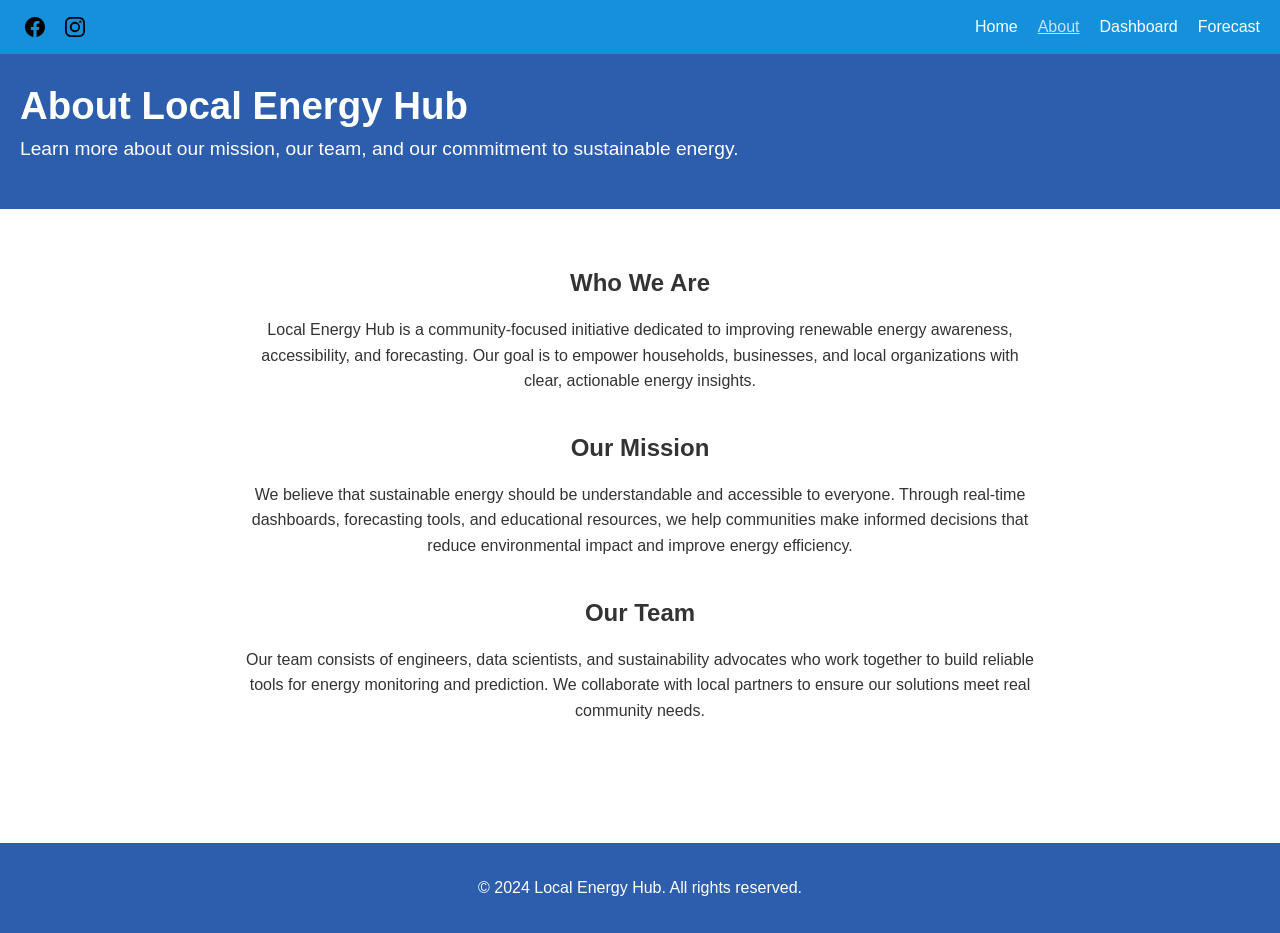
==== about.html @ 80b17054 "Refactor CSS, update navigation active state, fix footer layout, clean HTML structure" ====
<!DOCTYPE html>
<html lang="en">
<head>
    <meta charset="UTF-8">
    <title>About – Local Energy Hub</title>
    <link rel="stylesheet" href="css/style.css">
</head>

<body>

<header id="aboutHeader">

    <div class="headerTopBar">
        <div id="aboutSocialIcons">
            <img class="socialIcon" src="images/facebook.svg" alt="facebook">
            <img class="socialIcon" src="images/instagram.svg" alt="instagram">
        </div>

        <nav id="aboutNavigationMenu">
            <a href="index.html">Home</a>
            <a href="about.html" class="navActive">About</a>
            <a href="dashboard.html">Dashboard</a>
            <a href="forecast.html">Forecast</a>
        </nav>
    </div>

    <div class="headerContent">
        <h1 id="aboutTitle">About Local Energy Hub</h1>
        <p id="aboutSubtitle">
            Learn more about our mission, our team, and our commitment to sustainable energy.
        </p>
    </div>

</header>

<main>

    <section id="aboutSectionIntro">
        <h2 id="aboutWelcome">Who We Are</h2>

        <p id="aboutDescription">
            Local Energy Hub is a community‑focused initiative dedicated to improving renewable 
            energy awareness, accessibility, and forecasting. Our goal is to empower households, 
            businesses, and local organizations with clear, actionable energy insights.
        </p>
    </section>

    <section id="aboutSectionMission">
        <h2 id="aboutMissionTitle">Our Mission</h2>

        <p id="aboutMissionText">
            We believe that sustainable energy should be understandable and accessible to everyone. 
            Through real‑time dashboards, forecasting tools, and educational resources, we help 
            communities make informed decisions that reduce environmental impact and improve 
            energy efficiency.
        </p>
    </section>

    <section id="aboutSectionTeam">
        <h2 id="aboutTeamTitle">Our Team</h2>

        <p id="aboutTeamText">
            Our team consists of engineers, data scientists, and sustainability advocates who work 
            together to build reliable tools for energy monitoring and prediction. We collaborate 
            with local partners to ensure our solutions meet real community needs.
        </p>
    </section>

</main>

<footer id="aboutFooter">
    <p>&copy; 2024 Local Energy Hub. All rights reserved.</p>
</footer>

</body>
</html>
---- css/style.css ----
/* --------------------------------------------------
   GLOBAL RESET & BASE
-------------------------------------------------- */
* {
    box-sizing: border-box;
}

html, body {
    margin: 0;
    padding: 0;
    height: 100%; /* Needed for sticky footer */
}

body {
    font-family: Arial, sans-serif;
    background: #fff;
    color: #333;

    display: flex;
    flex-direction: column; /* Enables sticky footer */
}

/* --------------------------------------------------
   SHARED HEADER (Homepage + About)
-------------------------------------------------- */
header {
    width: 100%;
    background-color: #2C5EAD;
    color: white;
}

/* Top Bar */
.headerTopBar {
    background-color: #1591DC;
    display: flex;
    justify-content: space-between;
    align-items: center;
    padding: 12px 20px;
    width: 100%;
}

/* Social Icons */
#socialIcons,
#aboutSocialIcons {
    display: flex;
    gap: 10px;
}

.socialIcon {
    width: 30px;
    height: 30px;
    padding: 5px;
    cursor: pointer;
    transition: transform 0.3s ease;
}

.socialIcon:hover {
    transform: scale(1.2);
}

/* Navigation */
#homepageNavigationMenu,
#aboutNavigationMenu {
    display: flex;
    gap: 20px;
}

#homepageNavigationMenu a,
#aboutNavigationMenu a {
    color: white;
    text-decoration: none;
    font-weight: 500;
}

#homepageNavigationMenu a:hover,
#aboutNavigationMenu a:hover {
    text-decoration: underline;
    color: #C4E2F5;
}

/* ACTIVE NAV ITEM */
#homepageNavigationMenu a.navActive,
#aboutNavigationMenu a.navActive {
    text-decoration: underline;
    color: #C4E2F5;
}


/* Header Content */
.headerContent {
    padding: 30px 20px;
}

#homepageTitle,
#aboutTitle {
    margin: 0;
    font-size: 2.4em;
}

#homepageSubtitle,
#aboutSubtitle {
    margin-top: 10px;
    font-size: 1.2em;
}

/* --------------------------------------------------
   MAIN CONTENT (Shared)
-------------------------------------------------- */
main {
    flex: 1; /* Pushes footer down */
    max-width: 900px;
    margin: 40px auto;
    padding: 0 20px;
}

/* --------------------------------------------------
   HOMEPAGE SECTIONS
-------------------------------------------------- */
#homepageWelcome {
    text-align: center;
    margin-bottom: 20px;
}

#homepageMissionStatement {
    text-align: center;
    margin-bottom: 40px;
}

#homepageButtonWrapper {
    text-align: center;
}

/* Buttons */
button {
    background-color: #1591DC;
    color: white;
    border: none;
    padding: 12px 24px;
    border-radius: 10px;
    cursor: pointer;
    font-size: 1em;
    transition: 0.2s ease;
}

button:hover {
    background-color: #C4E2F5;
    color: black;
    border: 1px solid #1591DC;
}

/* --------------------------------------------------
   ABOUT PAGE SECTIONS
-------------------------------------------------- */
#aboutSectionIntro,
#aboutSectionMission,
#aboutSectionTeam {
    margin-bottom: 40px;
}

#aboutWelcome,
#aboutMissionTitle,
#aboutTeamTitle {
    text-align: center;
    margin-bottom: 20px;
}

#aboutDescription,
#aboutMissionText,
#aboutTeamText {
    text-align: center;
    line-height: 1.6;
    max-width: 800px;
    margin: 0 auto;
}

/* --------------------------------------------------
   FOOTER (Shared)
-------------------------------------------------- */
footer {
    background-color: #2C5EAD;
    color: white;
    text-align: center;
    padding: 20px;
    width: 100%;
    margin-top: 40px;
}
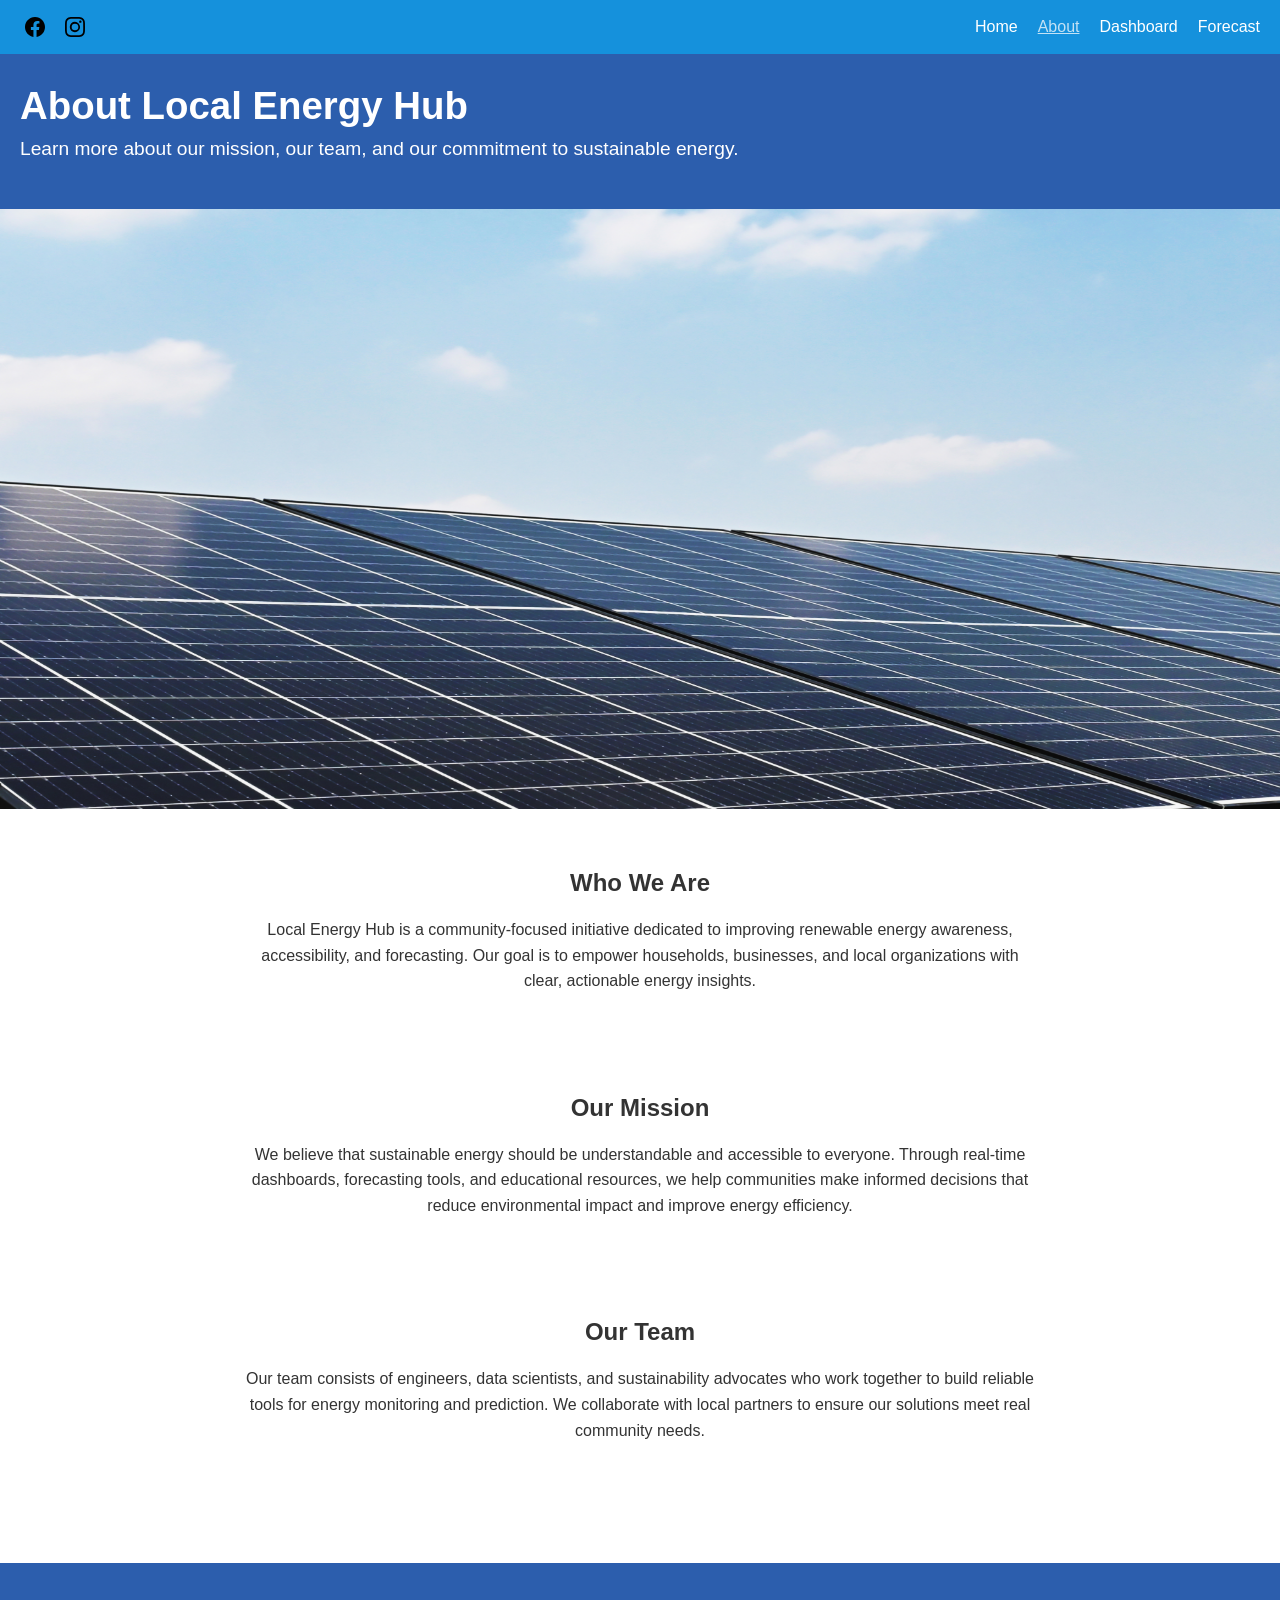
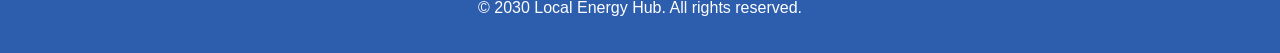
==== commit af17d6a9: "Refactor CSS, 'dashboard.html'. Added folders 'images', 'diagrams', 'icons' and  'photos' inside the" ====
--- a/about.html
+++ b/about.html
@@ -2,7 +2,7 @@
 <html lang="en">
 <head>
     <meta charset="UTF-8">
-    <title>About – Local Energy Hub</title>
+    <title>About - Local Energy Hub</title>
     <link rel="stylesheet" href="css/style.css">
 </head>
 
@@ -12,8 +12,8 @@
 
     <div class="headerTopBar">
         <div id="aboutSocialIcons">
-            <img class="socialIcon" src="images/facebook.svg" alt="facebook">
-            <img class="socialIcon" src="images/instagram.svg" alt="instagram">
+            <img class="socialIcon" src="images/icons/facebook.svg" alt="facebook">
+            <img class="socialIcon" src="images/icons/instagram.svg" alt="instagram">
         </div>
 
         <nav id="aboutNavigationMenu">
@@ -33,16 +33,24 @@
 
 </header>
 
+    <section id="aboutSectionImage">
+        <img src="images/photos/solar-panels.jpg" alt="Solar Panels" id="aboutImage">
+    </section>
+
 <main>
 
     <section id="aboutSectionIntro">
         <h2 id="aboutWelcome">Who We Are</h2>
 
         <p id="aboutDescription">
-            Local Energy Hub is a community‑focused initiative dedicated to improving renewable 
+            Local Energy Hub is a community-focused initiative dedicated to improving renewable 
             energy awareness, accessibility, and forecasting. Our goal is to empower households, 
             businesses, and local organizations with clear, actionable energy insights.
         </p>
+    </section>
+
+    <div id="spacer-lg"></div>
+
     </section>
 
     <section id="aboutSectionMission">
@@ -50,11 +58,13 @@
 
         <p id="aboutMissionText">
             We believe that sustainable energy should be understandable and accessible to everyone. 
-            Through real‑time dashboards, forecasting tools, and educational resources, we help 
+            Through real-time dashboards, forecasting tools, and educational resources, we help 
             communities make informed decisions that reduce environmental impact and improve 
             energy efficiency.
         </p>
     </section>
+
+    <div id="spacer-lg"></div>
 
     <section id="aboutSectionTeam">
         <h2 id="aboutTeamTitle">Our Team</h2>
@@ -69,7 +79,7 @@
 </main>
 
 <footer id="aboutFooter">
-    <p>&copy; 2024 Local Energy Hub. All rights reserved.</p>
+    <p>&copy; 2030 Local Energy Hub. All rights reserved.</p>
 </footer>
 
 </body>
--- a/css/style.css
+++ b/css/style.css
@@ -41,7 +41,9 @@
 
 /* Social Icons */
 #socialIcons,
-#aboutSocialIcons {
+#aboutSocialIcons,
+#dashboardSocialIcons,
+#forecastSocialIcons {
     display: flex;
     gap: 10px;
 }
@@ -60,27 +62,35 @@
 
 /* Navigation */
 #homepageNavigationMenu,
-#aboutNavigationMenu {
+#aboutNavigationMenu,
+#dashboardNavigationMenu,
+#forecastNavigationMenu {
     display: flex;
     gap: 20px;
 }
 
 #homepageNavigationMenu a,
-#aboutNavigationMenu a {
+#aboutNavigationMenu a,
+#dashboardNavigationMenu a,
+#forecastNavigationMenu a {
     color: white;
     text-decoration: none;
     font-weight: 500;
 }
 
 #homepageNavigationMenu a:hover,
-#aboutNavigationMenu a:hover {
+#aboutNavigationMenu a:hover,
+#dashboardNavigationMenu a:hover,
+#forecastNavigationMenu a:hover {
     text-decoration: underline;
     color: #C4E2F5;
 }
 
 /* ACTIVE NAV ITEM */
 #homepageNavigationMenu a.navActive,
-#aboutNavigationMenu a.navActive {
+#aboutNavigationMenu a.navActive,
+#dashboardNavigationMenu a.navActive,
+#forecastNavigationMenu a.navActive {
     text-decoration: underline;
     color: #C4E2F5;
 }
@@ -92,7 +102,9 @@
 }
 
 #homepageTitle,
-#aboutTitle {
+#aboutTitle,
+#dashboardTitle,
+#forecastTitle {
     margin: 0;
     font-size: 2.4em;
 }
@@ -173,6 +185,32 @@
     margin: 0 auto;
 }
 
+/* About Image */
+#aboutSectionImage img {
+    width: 100%;
+    margin: 0;
+    padding: 0;
+}
+
+#aboutImage {
+  width: 100%;
+  height: 600px;
+  display: block;
+}
+
+
+/* --------------------------------------------------
+   DASHBOARD PAGE SECTIONS
+-------------------------------------------------- */
+
+
+
+/* --------------------------------------------------
+   FORECAST PAGE SECTIONS
+-------------------------------------------------- */
+
+
+
 /* --------------------------------------------------
    FOOTER (Shared)
 -------------------------------------------------- */
@@ -184,3 +222,10 @@
     width: 100%;
     margin-top: 40px;
 }
+
+/* --------------------------------------------------
+   SPACER
+-------------------------------------------------- */
+#spacer-lg {
+    height: 40px;
+}
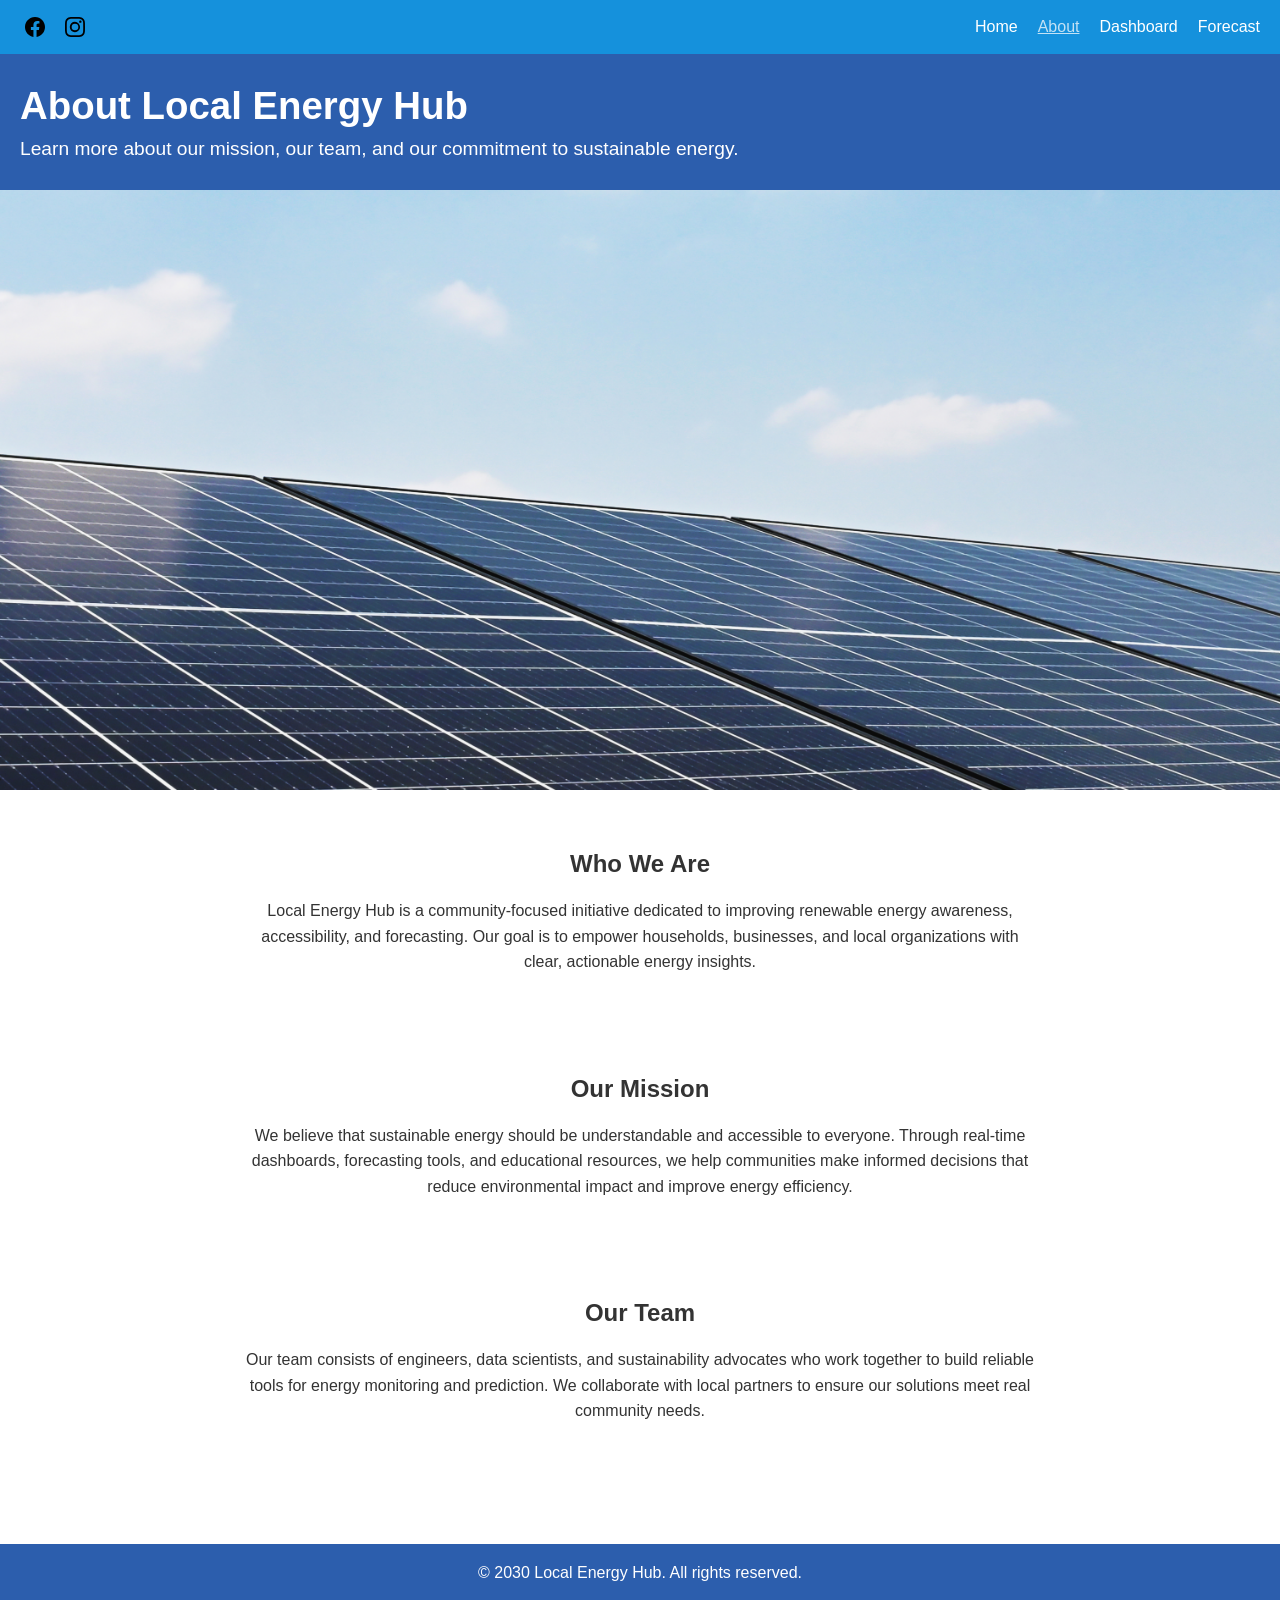
==== commit 3315cdf5: "Refactor CSS, 'dashboard.html'." ====
--- a/about.html
+++ b/about.html
@@ -1,5 +1,6 @@
 <!DOCTYPE html>
 <html lang="en">
+
 <head>
     <meta charset="UTF-8">
     <title>About - Local Energy Hub</title>
@@ -8,79 +9,126 @@
 
 <body>
 
-<header id="aboutHeader">
+    <header class="site-header">
 
-    <div class="headerTopBar">
-        <div id="aboutSocialIcons">
-            <img class="socialIcon" src="images/icons/facebook.svg" alt="facebook">
-            <img class="socialIcon" src="images/icons/instagram.svg" alt="instagram">
+        <div class="header-top-bar">
+
+            <div class="social-icons">
+                <img
+                    class="social-icon"
+                    src="images/icons/facebook.svg"
+                    alt="Facebook"
+                >
+
+                <img
+                    class="social-icon"
+                    src="images/icons/instagram.svg"
+                    alt="Instagram"
+                >
+            </div>
+
+            <nav class="navigation-menu">
+                <a href="index.html">Home</a>
+                <a href="about.html" class="nav-active">About</a>
+                <a href="dashboard.html">Dashboard</a>
+                <a href="forecast.html">Forecast</a>
+            </nav>
+
         </div>
 
-        <nav id="aboutNavigationMenu">
-            <a href="index.html">Home</a>
-            <a href="about.html" class="navActive">About</a>
-            <a href="dashboard.html">Dashboard</a>
-            <a href="forecast.html">Forecast</a>
-        </nav>
-    </div>
+        <div class="header-content">
 
-    <div class="headerContent">
-        <h1 id="aboutTitle">About Local Energy Hub</h1>
-        <p id="aboutSubtitle">
-            Learn more about our mission, our team, and our commitment to sustainable energy.
-        </p>
-    </div>
+            <h1 class="page-title">
+                About Local Energy Hub
+            </h1>
 
-</header>
+            <p class="page-subtitle">
+                Learn more about our mission, our team, and our
+                commitment to sustainable energy.
+            </p>
 
-    <section id="aboutSectionImage">
-        <img src="images/photos/solar-panels.jpg" alt="Solar Panels" id="aboutImage">
-    </section>
+        </div>
 
-<main>
+    </header>
 
-    <section id="aboutSectionIntro">
-        <h2 id="aboutWelcome">Who We Are</h2>
 
-        <p id="aboutDescription">
-            Local Energy Hub is a community-focused initiative dedicated to improving renewable 
-            energy awareness, accessibility, and forecasting. Our goal is to empower households, 
-            businesses, and local organizations with clear, actionable energy insights.
-        </p>
-    </section>
+    <section class="about-image-section">
 
-    <div id="spacer-lg"></div>
+        <img
+            class="about-image"
+            src="images/photos/solar-panels.jpg"
+            alt="Solar panels"
+        >
 
     </section>
 
-    <section id="aboutSectionMission">
-        <h2 id="aboutMissionTitle">Our Mission</h2>
 
-        <p id="aboutMissionText">
-            We believe that sustainable energy should be understandable and accessible to everyone. 
-            Through real-time dashboards, forecasting tools, and educational resources, we help 
-            communities make informed decisions that reduce environmental impact and improve 
-            energy efficiency.
-        </p>
-    </section>
+    <main class="main-content">
 
-    <div id="spacer-lg"></div>
+        <section class="content-section">
 
-    <section id="aboutSectionTeam">
-        <h2 id="aboutTeamTitle">Our Team</h2>
+            <h2 class="section-title">
+                Who We Are
+            </h2>
 
-        <p id="aboutTeamText">
-            Our team consists of engineers, data scientists, and sustainability advocates who work 
-            together to build reliable tools for energy monitoring and prediction. We collaborate 
-            with local partners to ensure our solutions meet real community needs.
-        </p>
-    </section>
+            <p class="section-text">
+                Local Energy Hub is a community-focused initiative
+                dedicated to improving renewable energy awareness,
+                accessibility, and forecasting. Our goal is to empower
+                households, businesses, and local organizations with
+                clear, actionable energy insights.
+            </p>
 
-</main>
+        </section>
 
-<footer id="aboutFooter">
-    <p>&copy; 2030 Local Energy Hub. All rights reserved.</p>
-</footer>
+
+        <div class="spacer-lg"></div>
+
+
+        <section class="content-section">
+
+            <h2 class="section-title">
+                Our Mission
+            </h2>
+
+            <p class="section-text">
+                We believe that sustainable energy should be
+                understandable and accessible to everyone. Through
+                real-time dashboards, forecasting tools, and educational
+                resources, we help communities make informed decisions
+                that reduce environmental impact and improve energy
+                efficiency.
+            </p>
+
+        </section>
+
+
+        <div class="spacer-lg"></div>
+
+
+        <section class="content-section">
+
+            <h2 class="section-title">
+                Our Team
+            </h2>
+
+            <p class="section-text">
+                Our team consists of engineers, data scientists, and
+                sustainability advocates who work together to build
+                reliable tools for energy monitoring and prediction.
+                We collaborate with local partners to ensure our
+                solutions meet real community needs.
+            </p>
+
+        </section>
+
+    </main>
+
+
+    <footer class="site-footer">
+        <p>&copy; 2030 Local Energy Hub. All rights reserved.</p>
+    </footer>
 
 </body>
-</html>
+
+</html>
--- a/css/style.css
+++ b/css/style.css
@@ -1,14 +1,16 @@
 /* --------------------------------------------------
    GLOBAL RESET & BASE
 -------------------------------------------------- */
+
 * {
     box-sizing: border-box;
 }
 
-html, body {
+html,
+body {
     margin: 0;
     padding: 0;
-    height: 100%; /* Needed for sticky footer */
+    height: 100%;
 }
 
 body {
@@ -17,215 +19,358 @@
     color: #333;
 
     display: flex;
-    flex-direction: column; /* Enables sticky footer */
-}
-
-/* --------------------------------------------------
-   SHARED HEADER (Homepage + About)
--------------------------------------------------- */
-header {
+    flex-direction: column;
+}
+
+
+/* --------------------------------------------------
+   HEADER
+-------------------------------------------------- */
+
+.site-header {
     width: 100%;
     background-color: #2C5EAD;
     color: white;
 }
 
+
 /* Top Bar */
-.headerTopBar {
+
+.header-top-bar {
     background-color: #1591DC;
+
     display: flex;
     justify-content: space-between;
     align-items: center;
+
     padding: 12px 20px;
     width: 100%;
 }
 
+
 /* Social Icons */
-#socialIcons,
-#aboutSocialIcons,
-#dashboardSocialIcons,
-#forecastSocialIcons {
+
+.social-icons {
     display: flex;
     gap: 10px;
 }
 
-.socialIcon {
+.social-icon {
     width: 30px;
     height: 30px;
     padding: 5px;
+
     cursor: pointer;
+
     transition: transform 0.3s ease;
 }
 
-.socialIcon:hover {
+.social-icon:hover {
     transform: scale(1.2);
 }
 
+
 /* Navigation */
-#homepageNavigationMenu,
-#aboutNavigationMenu,
-#dashboardNavigationMenu,
-#forecastNavigationMenu {
+
+.navigation-menu {
     display: flex;
     gap: 20px;
 }
 
-#homepageNavigationMenu a,
-#aboutNavigationMenu a,
-#dashboardNavigationMenu a,
-#forecastNavigationMenu a {
+.navigation-menu a {
     color: white;
+
     text-decoration: none;
     font-weight: 500;
 }
 
-#homepageNavigationMenu a:hover,
-#aboutNavigationMenu a:hover,
-#dashboardNavigationMenu a:hover,
-#forecastNavigationMenu a:hover {
+.navigation-menu a:hover,
+.navigation-menu a.nav-active {
+    color: #C4E2F5;
+
     text-decoration: underline;
-    color: #C4E2F5;
-}
-
-/* ACTIVE NAV ITEM */
-#homepageNavigationMenu a.navActive,
-#aboutNavigationMenu a.navActive,
-#dashboardNavigationMenu a.navActive,
-#forecastNavigationMenu a.navActive {
-    text-decoration: underline;
-    color: #C4E2F5;
 }
 
 
 /* Header Content */
-.headerContent {
+
+.header-content {
     padding: 30px 20px;
 }
 
-#homepageTitle,
-#aboutTitle,
-#dashboardTitle,
-#forecastTitle {
+.page-title {
     margin: 0;
     font-size: 2.4em;
 }
 
-#homepageSubtitle,
-#aboutSubtitle {
+.page-subtitle {
     margin-top: 10px;
+    margin-bottom: 0;
+
     font-size: 1.2em;
 }
 
-/* --------------------------------------------------
-   MAIN CONTENT (Shared)
--------------------------------------------------- */
-main {
-    flex: 1; /* Pushes footer down */
+
+/* --------------------------------------------------
+   MAIN CONTENT
+-------------------------------------------------- */
+
+.main-content {
+    flex: 1;
+
+    width: 100%;
     max-width: 900px;
+
     margin: 40px auto;
     padding: 0 20px;
 }
 
-/* --------------------------------------------------
-   HOMEPAGE SECTIONS
--------------------------------------------------- */
-#homepageWelcome {
-    text-align: center;
+
+/* --------------------------------------------------
+   SHARED SECTIONS
+-------------------------------------------------- */
+
+.content-section {
+    margin-bottom: 40px;
+}
+
+.section-title {
     margin-bottom: 20px;
-}
-
-#homepageMissionStatement {
-    text-align: center;
-    margin-bottom: 40px;
-}
-
-#homepageButtonWrapper {
-    text-align: center;
-}
-
-/* Buttons */
-button {
+
+    text-align: center;
+}
+
+.section-text {
+    max-width: 800px;
+
+    margin: 0 auto;
+
+    text-align: center;
+    line-height: 1.6;
+}
+
+
+/* --------------------------------------------------
+   BUTTONS
+-------------------------------------------------- */
+
+.button {
     background-color: #1591DC;
     color: white;
+
     border: none;
+    border-radius: 10px;
+
     padding: 12px 24px;
-    border-radius: 10px;
+
     cursor: pointer;
     font-size: 1em;
+
     transition: 0.2s ease;
 }
 
-button:hover {
+.button:hover {
     background-color: #C4E2F5;
     color: black;
+
     border: 1px solid #1591DC;
 }
 
-/* --------------------------------------------------
-   ABOUT PAGE SECTIONS
--------------------------------------------------- */
-#aboutSectionIntro,
-#aboutSectionMission,
-#aboutSectionTeam {
-    margin-bottom: 40px;
-}
-
-#aboutWelcome,
-#aboutMissionTitle,
-#aboutTeamTitle {
-    text-align: center;
-    margin-bottom: 20px;
-}
-
-#aboutDescription,
-#aboutMissionText,
-#aboutTeamText {
-    text-align: center;
+
+/* --------------------------------------------------
+   HOMEPAGE
+-------------------------------------------------- */
+
+.home-button-wrapper {
+    text-align: center;
+}
+
+
+/* --------------------------------------------------
+   ABOUT PAGE
+-------------------------------------------------- */
+
+.about-image-section img {
+    width: 100%;
+
+    margin: 0;
+    padding: 0;
+}
+
+.about-image {
+    width: 100%;
+    height: 600px;
+
+    display: block;
+    object-fit: cover;
+}
+
+
+/* --------------------------------------------------
+   DASHBOARD PAGE
+-------------------------------------------------- */
+
+.dashboard-section {
+    margin-bottom: 50px;
+}
+
+
+/* Energy Cards */
+
+.energy-cards {
+    display: flex;
+    gap: 20px;
+
+    margin-top: 30px;
+}
+
+.energy-card {
+    flex: 1;
+
+    padding: 20px;
+
+    background-color: #F5F9FC;
+
+    border: 1px solid #C4E2F5;
+    border-radius: 10px;
+
+    text-align: center;
+}
+
+.energy-card-title {
+    margin-top: 0;
+    margin-bottom: 15px;
+}
+
+.energy-value {
+    margin: 0;
+
+    color: #2C5EAD;
+
+    font-size: 2em;
+    font-weight: bold;
+}
+
+.energy-label {
+    margin-top: 10px;
+    margin-bottom: 0;
+
+    color: #666;
+}
+
+
+/* Energy Insight */
+
+.energy-insight {
+    max-width: 700px;
+
+    margin: 30px auto 0;
+    padding: 25px;
+
+    background-color: #F5F9FC;
+
+    border: 1px solid #C4E2F5;
+    border-radius: 10px;
+
+    text-align: center;
+}
+
+.energy-insight h3 {
+    margin-top: 0;
+
+    color: #2C5EAD;
+}
+
+.energy-insight p {
     line-height: 1.6;
-    max-width: 800px;
-    margin: 0 auto;
-}
-
-/* About Image */
-#aboutSectionImage img {
-    width: 100%;
-    margin: 0;
-    padding: 0;
-}
-
-#aboutImage {
-  width: 100%;
-  height: 600px;
-  display: block;
-}
-
-
-/* --------------------------------------------------
-   DASHBOARD PAGE SECTIONS
--------------------------------------------------- */
-
-
-
-/* --------------------------------------------------
-   FORECAST PAGE SECTIONS
--------------------------------------------------- */
-
-
-
-/* --------------------------------------------------
-   FOOTER (Shared)
--------------------------------------------------- */
-footer {
+}
+
+
+/* Progress Bar */
+
+.progress-bar {
+    width: 100%;
+    height: 20px;
+
+    margin-top: 20px;
+
+    background-color: #ddd;
+
+    border-radius: 10px;
+
+    overflow: hidden;
+}
+
+.progress-bar-fill {
+    width: 62%;
+    height: 100%;
+
+    background-color: #1591DC;
+}
+
+.progress-label {
+    margin-bottom: 0;
+
+    font-weight: bold;
+}
+
+
+/* Chart */
+
+.chart-placeholder {
+    min-height: 250px;
+
+    display: flex;
+    justify-content: center;
+    align-items: center;
+
+    margin-top: 30px;
+
+    background-color: #F5F9FC;
+
+    border: 2px dashed #C4E2F5;
+    border-radius: 10px;
+
+    color: #666;
+}
+
+.chart-placeholder p {
+    margin: 0;
+}
+
+
+/* --------------------------------------------------
+   FORECAST PAGE
+-------------------------------------------------- */
+
+/* Forecast styles will go here later. */
+
+
+/* --------------------------------------------------
+   FOOTER
+-------------------------------------------------- */
+
+.site-footer {
+    width: 100%;
+
+    margin-top: 40px;
+    padding: 20px;
+
     background-color: #2C5EAD;
     color: white;
-    text-align: center;
-    padding: 20px;
-    width: 100%;
-    margin-top: 40px;
-}
+
+    text-align: center;
+}
+
+.site-footer p {
+    margin: 0;
+}
+
 
 /* --------------------------------------------------
    SPACER
 -------------------------------------------------- */
-#spacer-lg {
+
+.spacer-lg {
     height: 40px;
 }
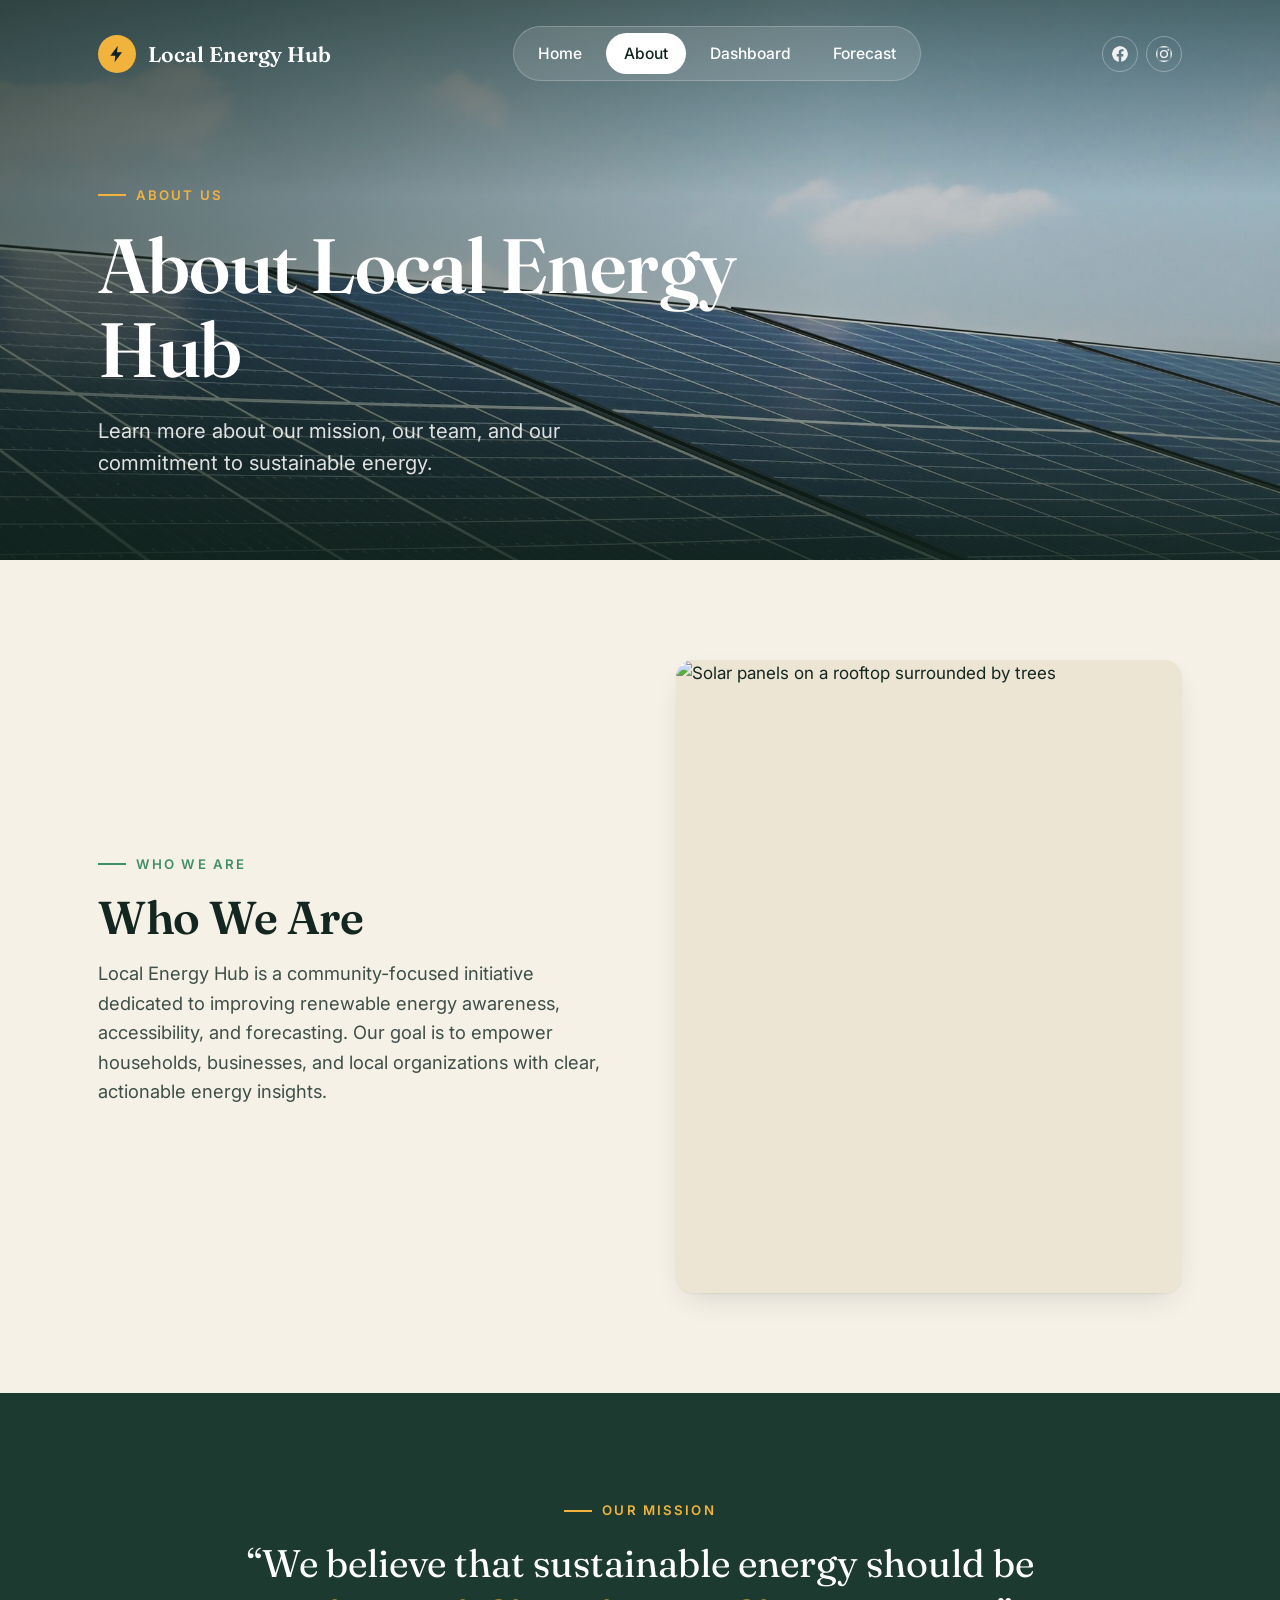
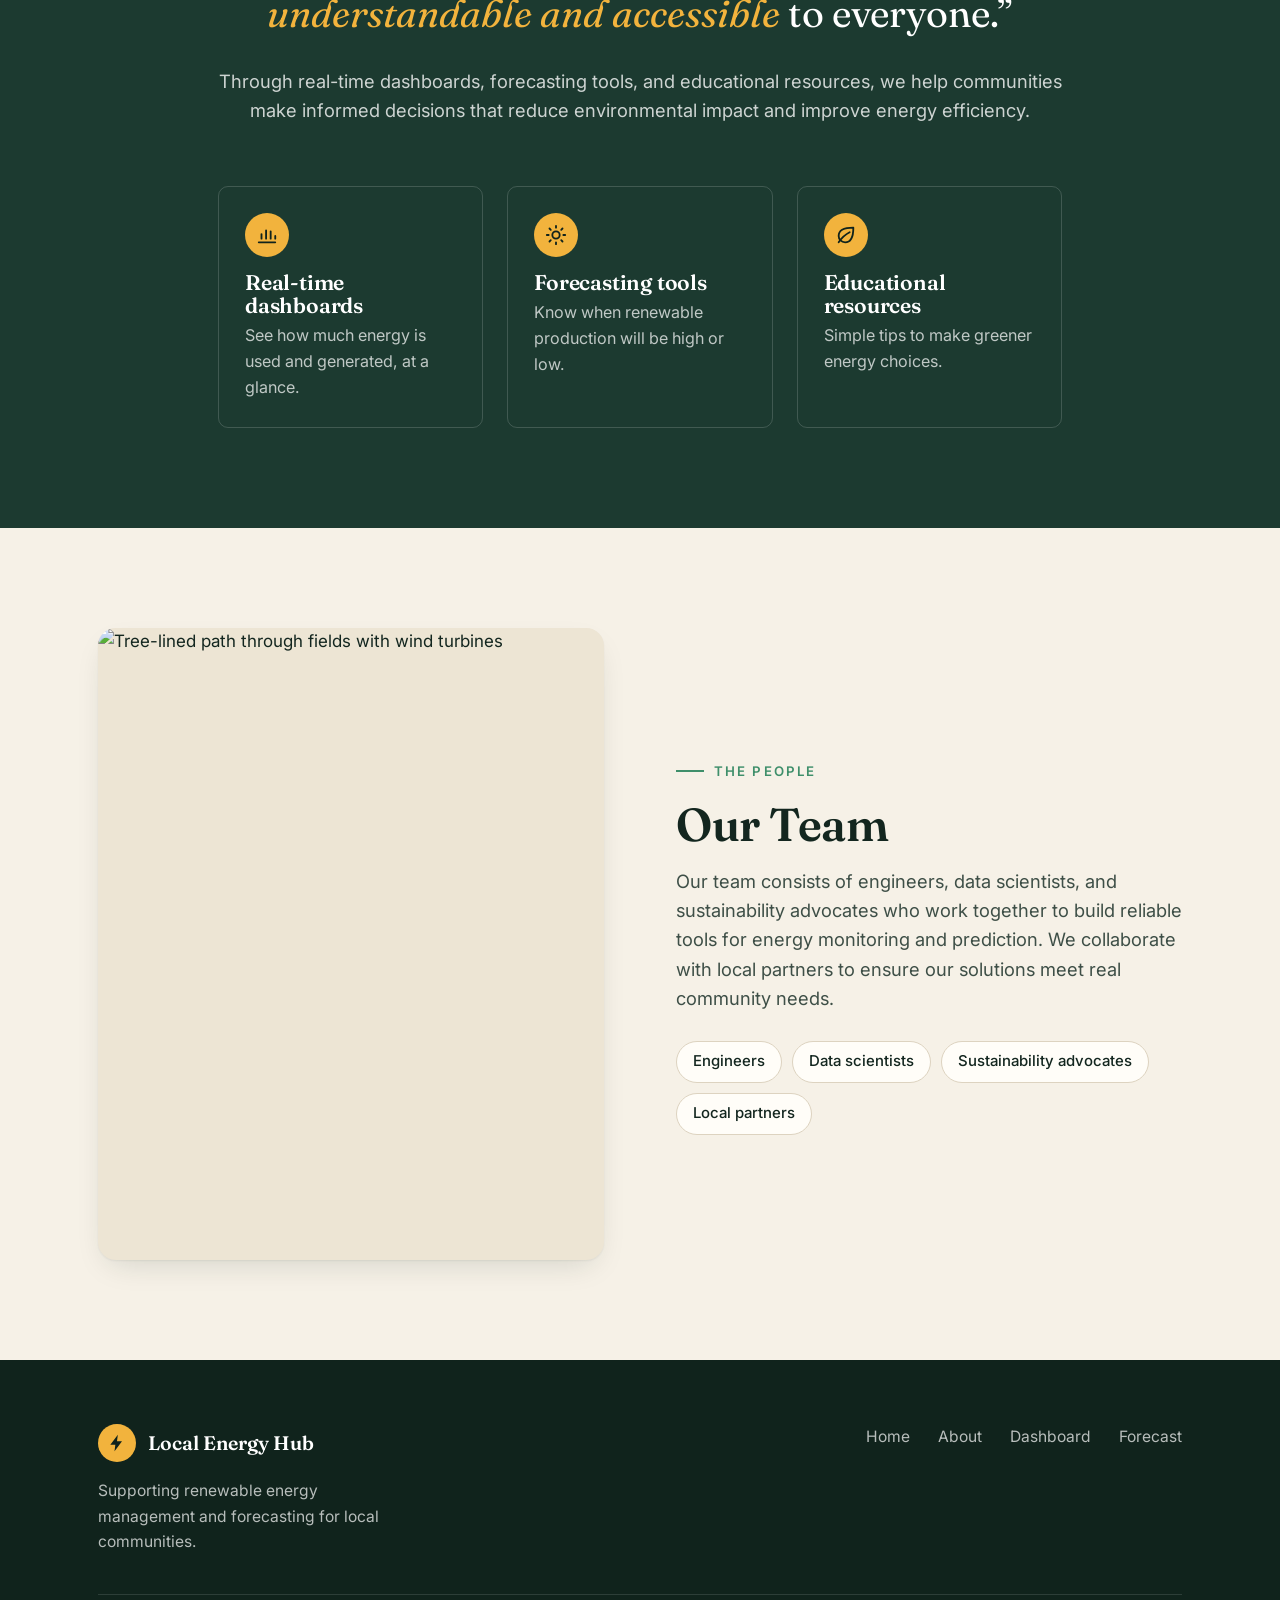
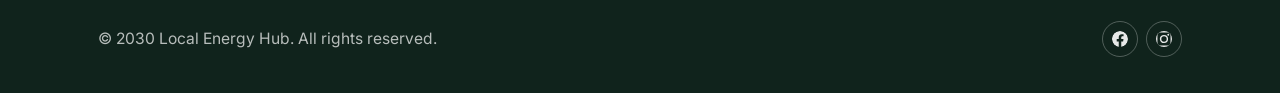
==== commit 102adce4: "Redesign site visuals with photos and new layout Co-Authored-By: Claude Opus 5.5 <noreply@anthropic." ====
--- a/about.html
+++ b/about.html
@@ -3,132 +3,154 @@
 
 <head>
     <meta charset="UTF-8">
+    <meta name="viewport" content="width=device-width, initial-scale=1.0">
     <title>About - Local Energy Hub</title>
+    <link rel="preconnect" href="https://fonts.googleapis.com">
+    <link rel="preconnect" href="https://fonts.gstatic.com" crossorigin>
+    <link href="https://fonts.googleapis.com/css2?family=Fraunces:ital,opsz,wght@0,9..144,400;0,9..144,600;1,9..144,400&family=Inter:wght@400;500;600;700&display=swap" rel="stylesheet">
     <link rel="stylesheet" href="css/style.css">
 </head>
 
 <body>
 
     <header class="site-header">
-
-        <div class="header-top-bar">
-
+        <div class="container header-top-bar">
+            <a class="brand" href="index.html">
+                <span class="brand-mark"><svg viewBox="0 0 24 24" fill="currentColor" aria-hidden="true"><path d="M13 2 4 14h6l-1 8 9-12h-6z"/></svg></span>
+                Local Energy Hub
+            </a>
+            <nav class="navigation-menu">
+                    <a href="index.html">Home</a>
+                    <a href="about.html" class="nav-active">About</a>
+                    <a href="dashboard.html">Dashboard</a>
+                    <a href="forecast.html">Forecast</a>
+            </nav>
             <div class="social-icons">
-                <img
-                    class="social-icon"
-                    src="images/icons/facebook.svg"
-                    alt="Facebook"
-                >
-
-                <img
-                    class="social-icon"
-                    src="images/icons/instagram.svg"
-                    alt="Instagram"
-                >
-            </div>
-
-            <nav class="navigation-menu">
-                <a href="index.html">Home</a>
-                <a href="about.html" class="nav-active">About</a>
-                <a href="dashboard.html">Dashboard</a>
-                <a href="forecast.html">Forecast</a>
-            </nav>
-
+                    <img class="social-icon" src="images/icons/facebook.svg" alt="Facebook">
+                    <img class="social-icon" src="images/icons/instagram.svg" alt="Instagram">
+                </div>
         </div>
-
-        <div class="header-content">
-
-            <h1 class="page-title">
-                About Local Energy Hub
-            </h1>
-
-            <p class="page-subtitle">
-                Learn more about our mission, our team, and our
-                commitment to sustainable energy.
-            </p>
-
-        </div>
-
     </header>
 
-
-    <section class="about-image-section">
-
-        <img
-            class="about-image"
-            src="images/photos/solar-panels.jpg"
-            alt="Solar panels"
-        >
-
+    <section class="hero" style="background-image: url('images/photos/solar-panels-web.jpg');">
+        <div class="container">
+            <p class="eyebrow">About us</p>
+            <h1 class="page-title">About Local Energy Hub</h1>
+            <p class="page-subtitle">
+                Learn more about our mission, our team, and our commitment to sustainable energy.
+            </p>
+        </div>
     </section>
 
+    <main class="main-content">
+        <section class="content-section">
+            <div class="container split">
+                <div>
+                    <p class="eyebrow">Who we are</p>
+                    <h2 class="section-title">Who We Are</h2>
+                    <p class="section-text">
+                        Local Energy Hub is a community-focused initiative
+                        dedicated to improving renewable energy awareness,
+                        accessibility, and forecasting. Our goal is to empower
+                        households, businesses, and local organizations with
+                        clear, actionable energy insights.
+                    </p>
+                </div>
+                <div class="split-media">
+                    <img src="https://images.unsplash.com/photo-1762960504300-1bcbdd8d9e53?auto=format&fit=crop&w=1200&q=80" alt="Solar panels on a rooftop surrounded by trees">
+                </div>
+            </div>
+        </section>
 
-    <main class="main-content">
+        <section class="band">
+            <div class="container mission-quote">
+                <p class="eyebrow">Our mission</p>
+                <blockquote>
+                    &ldquo;We believe that sustainable energy should be
+                    <em>understandable and accessible</em> to everyone.&rdquo;
+                </blockquote>
+                <p class="section-text">
+                    Through real-time dashboards, forecasting tools, and educational
+                    resources, we help communities make informed decisions
+                    that reduce environmental impact and improve energy
+                    efficiency.
+                </p>
+                <div class="values">
+                    <div class="value">
+                        <span class="icon-dot"><svg viewBox="0 0 24 24" fill="none" stroke="currentColor" stroke-width="2" stroke-linecap="round" stroke-linejoin="round" aria-hidden="true"><path d="M3 20h18M6 16v-5M11 16V7M16 16v-8M21 16v-3"/></svg></span>
+                        <h3>Real-time dashboards</h3>
+                        <p>See how much energy is used and generated, at a glance.</p>
+                    </div>
+                    <div class="value">
+                        <span class="icon-dot"><svg viewBox="0 0 24 24" fill="none" stroke="currentColor" stroke-width="2" stroke-linecap="round" aria-hidden="true"><circle cx="12" cy="12" r="4"/><path d="M12 2v2M12 20v2M4.9 4.9l1.4 1.4M17.7 17.7l1.4 1.4M2 12h2M20 12h2M4.9 19.1l1.4-1.4M17.7 6.3l1.4-1.4"/></svg></span>
+                        <h3>Forecasting tools</h3>
+                        <p>Know when renewable production will be high or low.</p>
+                    </div>
+                    <div class="value">
+                        <span class="icon-dot"><svg viewBox="0 0 24 24" fill="none" stroke="currentColor" stroke-width="2" stroke-linecap="round" stroke-linejoin="round" aria-hidden="true"><path d="M11 20A7 7 0 0 1 4 13c0-6 6-9 16-9 0 10-3 16-9 16Z"/><path d="M4 20c4-6 8-9 12-11"/></svg></span>
+                        <h3>Educational resources</h3>
+                        <p>Simple tips to make greener energy choices.</p>
+                    </div>
+                </div>
+            </div>
+        </section>
 
         <section class="content-section">
-
-            <h2 class="section-title">
-                Who We Are
-            </h2>
-
-            <p class="section-text">
-                Local Energy Hub is a community-focused initiative
-                dedicated to improving renewable energy awareness,
-                accessibility, and forecasting. Our goal is to empower
-                households, businesses, and local organizations with
-                clear, actionable energy insights.
-            </p>
-
+            <div class="container split reverse">
+                <div>
+                    <p class="eyebrow">The people</p>
+                    <h2 class="section-title">Our Team</h2>
+                    <p class="section-text">
+                        Our team consists of engineers, data scientists, and
+                        sustainability advocates who work together to build
+                        reliable tools for energy monitoring and prediction.
+                        We collaborate with local partners to ensure our
+                        solutions meet real community needs.
+                    </p>
+                    <ul class="team-roles">
+                        <li>Engineers</li>
+                        <li>Data scientists</li>
+                        <li>Sustainability advocates</li>
+                        <li>Local partners</li>
+                    </ul>
+                </div>
+                <div class="split-media">
+                    <img src="https://images.unsplash.com/photo-1757859479100-b3014da01a2d?auto=format&fit=crop&w=1200&q=80" alt="Tree-lined path through fields with wind turbines">
+                </div>
+            </div>
         </section>
-
-
-        <div class="spacer-lg"></div>
-
-
-        <section class="content-section">
-
-            <h2 class="section-title">
-                Our Mission
-            </h2>
-
-            <p class="section-text">
-                We believe that sustainable energy should be
-                understandable and accessible to everyone. Through
-                real-time dashboards, forecasting tools, and educational
-                resources, we help communities make informed decisions
-                that reduce environmental impact and improve energy
-                efficiency.
-            </p>
-
-        </section>
-
-
-        <div class="spacer-lg"></div>
-
-
-        <section class="content-section">
-
-            <h2 class="section-title">
-                Our Team
-            </h2>
-
-            <p class="section-text">
-                Our team consists of engineers, data scientists, and
-                sustainability advocates who work together to build
-                reliable tools for energy monitoring and prediction.
-                We collaborate with local partners to ensure our
-                solutions meet real community needs.
-            </p>
-
-        </section>
-
     </main>
 
-
     <footer class="site-footer">
-        <p>&copy; 2030 Local Energy Hub. All rights reserved.</p>
+        <div class="container">
+            <div class="footer-grid">
+                <div>
+                    <a class="brand" href="index.html">
+                        <span class="brand-mark"><svg viewBox="0 0 24 24" fill="currentColor" aria-hidden="true"><path d="M13 2 4 14h6l-1 8 9-12h-6z"/></svg></span>
+                        Local Energy Hub
+                    </a>
+                    <p class="footer-tagline">
+                        Supporting renewable energy management and forecasting
+                        for local communities.
+                    </p>
+                </div>
+                <nav class="footer-links">
+                    <a href="index.html">Home</a>
+                    <a href="about.html">About</a>
+                    <a href="dashboard.html">Dashboard</a>
+                    <a href="forecast.html">Forecast</a>
+                </nav>
+            </div>
+            <div class="footer-bottom">
+                <p>&copy; 2030 Local Energy Hub. All rights reserved.</p>
+                <div class="social-icons">
+                    <img class="social-icon" src="images/icons/facebook.svg" alt="Facebook">
+                    <img class="social-icon" src="images/icons/instagram.svg" alt="Instagram">
+                </div>
+            </div>
+        </div>
     </footer>
 
 </body>
 
-</html>+</html>
--- a/css/style.css
+++ b/css/style.css
@@ -1,3 +1,35 @@
+/* --------------------------------------------------
+   LOCAL ENERGY HUB · REDESIGN
+   Warm, editorial "indie studio" look:
+   cream paper, deep forest ink, sun-yellow accent.
+-------------------------------------------------- */
+
+:root {
+    --paper: #F6F1E7;
+    --paper-deep: #EDE5D4;
+    --card: #FFFDF8;
+    --ink: #13261F;
+    --ink-soft: #3E4F47;
+    --muted: #6E7A72;
+    --line: #DDD3C0;
+
+    --forest: #1C3A30;
+    --forest-deep: #10231C;
+    --leaf: #3F8F6B;
+    --sun: #F2B33D;
+    --sun-soft: #FBE6B4;
+    --sky: #6FA8C7;
+
+    --radius: 18px;
+    --radius-sm: 10px;
+    --shadow: 0 1px 2px rgba(19, 38, 31, 0.06),
+              0 12px 32px -12px rgba(19, 38, 31, 0.18);
+
+    --font-display: "Fraunces", Georgia, serif;
+    --font-body: "Inter", system-ui, -apple-system, "Segoe UI", sans-serif;
+}
+
+
 /* --------------------------------------------------
    GLOBAL RESET & BASE
 -------------------------------------------------- */
@@ -10,41 +42,165 @@
 body {
     margin: 0;
     padding: 0;
-    height: 100%;
 }
 
 body {
-    font-family: Arial, sans-serif;
-    background: #fff;
-    color: #333;
+    min-height: 100vh;
 
     display: flex;
     flex-direction: column;
+
+    background: var(--paper);
+    color: var(--ink);
+
+    font-family: var(--font-body);
+    font-size: 17px;
+    line-height: 1.6;
+
+    -webkit-font-smoothing: antialiased;
+}
+
+img {
+    max-width: 100%;
+    display: block;
+}
+
+a {
+    color: inherit;
+}
+
+h1,
+h2,
+h3 {
+    font-family: var(--font-display);
+    font-weight: 600;
+    line-height: 1.1;
+    letter-spacing: -0.01em;
+}
+
+.container {
+    width: 100%;
+    max-width: 1140px;
+
+    margin: 0 auto;
+    padding: 0 28px;
+}
+
+.eyebrow {
+    display: inline-flex;
+    align-items: center;
+    gap: 10px;
+
+    margin: 0 0 18px;
+
+    font-size: 0.78em;
+    font-weight: 600;
+    letter-spacing: 0.16em;
+    text-transform: uppercase;
+
+    color: var(--leaf);
+}
+
+.eyebrow::before {
+    content: "";
+
+    width: 28px;
+    height: 2px;
+
+    background: currentColor;
 }
 
 
 /* --------------------------------------------------
-   HEADER
+   SHARED HEADER (sits on top of the hero photo)
 -------------------------------------------------- */
 
 .site-header {
-    width: 100%;
-    background-color: #2C5EAD;
-    color: white;
-}
-
-
-/* Top Bar */
+    position: absolute;
+    top: 0;
+    left: 0;
+    right: 0;
+    z-index: 10;
+
+    color: #fff;
+}
 
 .header-top-bar {
-    background-color: #1591DC;
-
     display: flex;
     justify-content: space-between;
     align-items: center;
 
-    padding: 12px 20px;
-    width: 100%;
+    padding-top: 26px;
+    padding-bottom: 26px;
+}
+
+.brand {
+    display: flex;
+    align-items: center;
+    gap: 12px;
+
+    text-decoration: none;
+
+    font-family: var(--font-display);
+    font-size: 1.25em;
+    font-weight: 600;
+}
+
+.brand-mark {
+    width: 38px;
+    height: 38px;
+
+    display: grid;
+    place-items: center;
+
+    border-radius: 50%;
+
+    background: var(--sun);
+    color: var(--forest-deep);
+}
+
+.brand-mark svg {
+    width: 20px;
+    height: 20px;
+}
+
+
+/* Navigation */
+
+.navigation-menu {
+    display: flex;
+    align-items: center;
+    gap: 6px;
+
+    padding: 6px;
+
+    background: rgba(255, 255, 255, 0.12);
+    border: 1px solid rgba(255, 255, 255, 0.22);
+    border-radius: 999px;
+
+    backdrop-filter: blur(10px);
+    -webkit-backdrop-filter: blur(10px);
+}
+
+.navigation-menu a {
+    padding: 8px 18px;
+
+    border-radius: 999px;
+
+    font-size: 0.92em;
+    font-weight: 500;
+    text-decoration: none;
+
+    transition: background 0.2s ease, color 0.2s ease;
+}
+
+.navigation-menu a:hover {
+    background: rgba(255, 255, 255, 0.16);
+}
+
+.navigation-menu a.nav-active {
+    background: #fff;
+    color: var(--forest-deep);
 }
 
 
@@ -52,62 +208,123 @@
 
 .social-icons {
     display: flex;
-    gap: 10px;
+    gap: 8px;
 }
 
 .social-icon {
-    width: 30px;
-    height: 30px;
-    padding: 5px;
+    width: 36px;
+    height: 36px;
+    padding: 9px;
+
+    border: 1px solid rgba(255, 255, 255, 0.35);
+    border-radius: 50%;
+
+    filter: invert(1);
+    opacity: 0.9;
 
     cursor: pointer;
 
-    transition: transform 0.3s ease;
+    transition: transform 0.2s ease;
+}
+
+/* invert() flips the border too, so draw it dark to end up light */
+.site-header .social-icon {
+    border-color: rgba(0, 0, 0, 0.35);
 }
 
 .social-icon:hover {
-    transform: scale(1.2);
-}
-
-
-/* Navigation */
-
-.navigation-menu {
-    display: flex;
-    gap: 20px;
-}
-
-.navigation-menu a {
-    color: white;
-
-    text-decoration: none;
-    font-weight: 500;
-}
-
-.navigation-menu a:hover,
-.navigation-menu a.nav-active {
-    color: #C4E2F5;
-
-    text-decoration: underline;
-}
-
-
-/* Header Content */
-
-.header-content {
-    padding: 30px 20px;
+    transform: translateY(-2px);
+}
+
+
+/* --------------------------------------------------
+   HERO (photo header on every page)
+-------------------------------------------------- */
+
+.hero {
+    position: relative;
+
+    min-height: 560px;
+
+    display: flex;
+    align-items: flex-end;
+
+    padding: 170px 0 80px;
+
+    background-color: var(--forest);
+    background-size: cover;
+    background-position: center;
+
+    color: #fff;
+
+    overflow: hidden;
+}
+
+.hero::before {
+    content: "";
+
+    position: absolute;
+    inset: 0;
+
+    background:
+        linear-gradient(90deg, rgba(16, 35, 28, 0.6) 0%, rgba(16, 35, 28, 0.15) 65%),
+        linear-gradient(180deg, rgba(16, 35, 28, 0.55) 0%, rgba(16, 35, 28, 0.05) 35%, rgba(16, 35, 28, 0.15) 60%, rgba(16, 35, 28, 0.85) 100%);
+}
+
+.hero > .container {
+    position: relative;
+}
+
+.hero-home {
+    min-height: 92vh;
+}
+
+.hero-home .photo-credit {
+    bottom: 72px;
+}
+
+.hero .eyebrow {
+    color: var(--sun);
 }
 
 .page-title {
-    margin: 0;
-    font-size: 2.4em;
+    max-width: 780px;
+
+    margin: 0;
+
+    font-size: clamp(2.6em, 6vw, 4.6em);
+}
+
+.page-title em {
+    font-style: italic;
+    font-weight: 400;
+    color: var(--sun-soft);
 }
 
 .page-subtitle {
-    margin-top: 10px;
-    margin-bottom: 0;
+    max-width: 560px;
+
+    margin: 22px 0 0;
 
     font-size: 1.2em;
+    color: rgba(255, 255, 255, 0.86);
+}
+
+.hero-actions {
+    display: flex;
+    flex-wrap: wrap;
+    gap: 14px;
+
+    margin-top: 36px;
+}
+
+.photo-credit {
+    position: absolute;
+    right: 28px;
+    bottom: 18px;
+
+    font-size: 0.72em;
+    color: rgba(255, 255, 255, 0.6);
 }
 
 
@@ -117,36 +334,96 @@
 
 .main-content {
     flex: 1;
-
+}
+
+.content-section {
+    padding: 100px 0;
+}
+
+.content-section + .content-section {
+    padding-top: 0;
+}
+
+.section-head {
+    max-width: 640px;
+
+    margin-bottom: 48px;
+}
+
+.section-head.centered {
+    margin-left: auto;
+    margin-right: auto;
+
+    text-align: center;
+}
+
+.section-title {
+    margin: 0 0 16px;
+
+    font-size: clamp(2em, 3.6vw, 2.8em);
+}
+
+.section-text {
+    margin: 0;
+
+    font-size: 1.08em;
+    color: var(--ink-soft);
+}
+
+
+/* Split layout: text + photo */
+
+.split {
+    display: grid;
+    grid-template-columns: 1fr 1fr;
+    align-items: center;
+    gap: 72px;
+}
+
+.split.reverse .split-media {
+    order: -1;
+}
+
+.split-media {
+    position: relative;
+}
+
+.split-media img {
     width: 100%;
-    max-width: 900px;
-
-    margin: 40px auto;
-    padding: 0 20px;
-}
-
-
-/* --------------------------------------------------
-   SHARED SECTIONS
--------------------------------------------------- */
-
-.content-section {
-    margin-bottom: 40px;
-}
-
-.section-title {
-    margin-bottom: 20px;
-
-    text-align: center;
-}
-
-.section-text {
-    max-width: 800px;
-
-    margin: 0 auto;
-
-    text-align: center;
-    line-height: 1.6;
+    aspect-ratio: 4 / 5;
+
+    object-fit: cover;
+
+    border-radius: var(--radius);
+
+    background: var(--paper-deep);
+    box-shadow: var(--shadow);
+}
+
+.split-media .media-badge {
+    position: absolute;
+    left: -24px;
+    bottom: 36px;
+
+    padding: 16px 20px;
+
+    background: var(--card);
+    border-radius: var(--radius-sm);
+    box-shadow: var(--shadow);
+}
+
+.media-badge strong {
+    display: block;
+
+    font-family: var(--font-display);
+    font-size: 1.8em;
+    line-height: 1;
+    color: var(--forest);
+}
+
+.media-badge span {
+    font-size: 0.82em;
+    color: var(--muted);
 }
 
 
@@ -155,25 +432,47 @@
 -------------------------------------------------- */
 
 .button {
-    background-color: #1591DC;
-    color: white;
-
-    border: none;
-    border-radius: 10px;
-
-    padding: 12px 24px;
+    display: inline-flex;
+    align-items: center;
+    gap: 10px;
+
+    padding: 15px 28px;
+
+    background: var(--sun);
+    color: var(--forest-deep);
+
+    border: 1px solid var(--sun);
+    border-radius: 999px;
+
+    font-family: var(--font-body);
+    font-size: 0.98em;
+    font-weight: 600;
+    text-decoration: none;
 
     cursor: pointer;
-    font-size: 1em;
-
-    transition: 0.2s ease;
+
+    transition: transform 0.2s ease, background 0.2s ease;
 }
 
 .button:hover {
-    background-color: #C4E2F5;
-    color: black;
-
-    border: 1px solid #1591DC;
+    transform: translateY(-2px);
+    background: #F7C35E;
+}
+
+.button-ghost {
+    background: transparent;
+    color: #fff;
+
+    border-color: rgba(255, 255, 255, 0.55);
+}
+
+.button-ghost:hover {
+    background: rgba(255, 255, 255, 0.12);
+}
+
+.button svg {
+    width: 18px;
+    height: 18px;
 }
 
 
@@ -181,8 +480,145 @@
    HOMEPAGE
 -------------------------------------------------- */
 
+/* Stat strip overlapping the hero */
+
+.stat-strip {
+    position: relative;
+    z-index: 2;
+
+    display: grid;
+    grid-template-columns: repeat(3, 1fr);
+
+    margin-top: -56px;
+
+    background: var(--card);
+    border-radius: var(--radius);
+    box-shadow: var(--shadow);
+}
+
+.stat {
+    padding: 30px 34px;
+}
+
+.stat + .stat {
+    border-left: 1px solid var(--line);
+}
+
+.stat-value {
+    margin: 0;
+
+    font-family: var(--font-display);
+    font-size: 2.4em;
+    font-weight: 600;
+    line-height: 1;
+    color: var(--forest);
+}
+
+.stat-value small {
+    font-family: var(--font-body);
+    font-size: 0.42em;
+    font-weight: 600;
+    color: var(--muted);
+}
+
+.stat-label {
+    margin: 8px 0 0;
+
+    font-size: 0.9em;
+    color: var(--muted);
+}
+
+
+/* Page tiles */
+
+.tiles {
+    display: grid;
+    grid-template-columns: repeat(3, 1fr);
+    gap: 24px;
+}
+
+.tile {
+    position: relative;
+
+    min-height: 380px;
+
+    display: flex;
+    flex-direction: column;
+    justify-content: flex-end;
+
+    padding: 28px;
+
+    border-radius: var(--radius);
+
+    background-color: var(--forest);
+    background-size: cover;
+    background-position: center;
+
+    color: #fff;
+    text-decoration: none;
+
+    overflow: hidden;
+
+    transition: transform 0.3s ease;
+}
+
+.tile::before {
+    content: "";
+
+    position: absolute;
+    inset: 0;
+
+    background: linear-gradient(180deg, rgba(16, 35, 28, 0) 30%, rgba(16, 35, 28, 0.88) 100%);
+}
+
+.tile > * {
+    position: relative;
+}
+
+.tile:hover {
+    transform: translateY(-4px);
+}
+
+.tile-number {
+    font-size: 0.8em;
+    font-weight: 600;
+    letter-spacing: 0.14em;
+    color: var(--sun);
+}
+
+.tile h3 {
+    margin: 8px 0 8px;
+
+    font-size: 1.8em;
+}
+
+.tile p {
+    margin: 0;
+
+    font-size: 0.95em;
+    color: rgba(255, 255, 255, 0.82);
+}
+
+
+/* Dark band / call to action */
+
+.band {
+    padding: 100px 0;
+
+    background: var(--forest);
+    color: #fff;
+}
+
+.band .section-text {
+    color: rgba(255, 255, 255, 0.78);
+}
+
+.band .eyebrow {
+    color: var(--sun);
+}
+
 .home-button-wrapper {
-    text-align: center;
+    margin-top: 36px;
 }
 
 
@@ -190,19 +626,96 @@
    ABOUT PAGE
 -------------------------------------------------- */
 
-.about-image-section img {
-    width: 100%;
-
-    margin: 0;
+.mission-quote {
+    max-width: 900px;
+
+    margin: 0 auto;
+
+    text-align: center;
+}
+
+.mission-quote blockquote {
+    margin: 0 0 28px;
+
+    font-family: var(--font-display);
+    font-size: clamp(1.6em, 3vw, 2.3em);
+    font-weight: 400;
+    line-height: 1.3;
+}
+
+.mission-quote blockquote em {
+    color: var(--sun);
+}
+
+.values {
+    display: grid;
+    grid-template-columns: repeat(3, 1fr);
+    gap: 24px;
+
+    margin-top: 60px;
+
+    text-align: left;
+}
+
+.value {
+    padding: 26px;
+
+    border: 1px solid rgba(255, 255, 255, 0.16);
+    border-radius: var(--radius-sm);
+}
+
+.value h3 {
+    margin: 14px 0 6px;
+
+    font-size: 1.25em;
+}
+
+.value p {
+    margin: 0;
+
+    font-size: 0.95em;
+    color: rgba(255, 255, 255, 0.72);
+}
+
+.icon-dot {
+    width: 44px;
+    height: 44px;
+
+    display: grid;
+    place-items: center;
+
+    border-radius: 50%;
+
+    background: var(--sun);
+    color: var(--forest-deep);
+}
+
+.icon-dot svg {
+    width: 22px;
+    height: 22px;
+}
+
+.team-roles {
+    display: flex;
+    flex-wrap: wrap;
+    gap: 10px;
+
+    margin: 28px 0 0;
     padding: 0;
-}
-
-.about-image {
-    width: 100%;
-    height: 600px;
-
-    display: block;
-    object-fit: cover;
+
+    list-style: none;
+}
+
+.team-roles li {
+    padding: 8px 16px;
+
+    border: 1px solid var(--line);
+    border-radius: 999px;
+
+    background: var(--card);
+
+    font-size: 0.88em;
+    font-weight: 500;
 }
 
 
@@ -211,78 +724,183 @@
 -------------------------------------------------- */
 
 .dashboard-section {
-    margin-bottom: 50px;
+    padding: 80px 0 0;
+}
+
+.dashboard-section:last-child {
+    padding-bottom: 100px;
+}
+
+.section-row {
+    display: flex;
+    justify-content: space-between;
+    align-items: flex-end;
+    gap: 24px;
+
+    margin-bottom: 32px;
+}
+
+.section-row .section-title {
+    margin-bottom: 8px;
+}
+
+.live-chip {
+    display: inline-flex;
+    align-items: center;
+    gap: 8px;
+
+    padding: 7px 14px;
+
+    border: 1px solid var(--line);
+    border-radius: 999px;
+
+    background: var(--card);
+
+    font-size: 0.85em;
+    font-weight: 500;
+    color: var(--ink-soft);
+    white-space: nowrap;
+}
+
+.live-chip::before {
+    content: "";
+
+    width: 8px;
+    height: 8px;
+
+    border-radius: 50%;
+
+    background: var(--leaf);
+    box-shadow: 0 0 0 4px rgba(63, 143, 107, 0.2);
 }
 
 
 /* Energy Cards */
 
 .energy-cards {
-    display: flex;
-    gap: 20px;
-
-    margin-top: 30px;
+    display: grid;
+    grid-template-columns: repeat(3, 1fr);
+    gap: 24px;
 }
 
 .energy-card {
-    flex: 1;
-
-    padding: 20px;
-
-    background-color: #F5F9FC;
-
-    border: 1px solid #C4E2F5;
-    border-radius: 10px;
-
-    text-align: center;
+    padding: 28px;
+
+    background: var(--card);
+
+    border: 1px solid var(--line);
+    border-radius: var(--radius);
+}
+
+.energy-card-head {
+    display: flex;
+    justify-content: space-between;
+    align-items: center;
+
+    margin-bottom: 26px;
 }
 
 .energy-card-title {
-    margin-top: 0;
-    margin-bottom: 15px;
+    margin: 0;
+
+    font-family: var(--font-body);
+    font-size: 0.95em;
+    font-weight: 600;
+    letter-spacing: 0;
+    color: var(--ink-soft);
+}
+
+.energy-card .icon-dot {
+    width: 40px;
+    height: 40px;
+}
+
+.icon-dot.leaf {
+    background: #D9EDE2;
+    color: var(--leaf);
+}
+
+.icon-dot.ink {
+    background: var(--paper-deep);
+    color: var(--forest);
 }
 
 .energy-value {
     margin: 0;
 
-    color: #2C5EAD;
-
-    font-size: 2em;
-    font-weight: bold;
+    font-family: var(--font-display);
+    font-size: 3em;
+    font-weight: 600;
+    line-height: 1;
+    color: var(--forest);
+}
+
+.energy-value small {
+    font-family: var(--font-body);
+    font-size: 0.36em;
+    font-weight: 600;
+    color: var(--muted);
 }
 
 .energy-label {
-    margin-top: 10px;
-    margin-bottom: 0;
-
-    color: #666;
+    margin: 12px 0 0;
+
+    font-size: 0.9em;
+    color: var(--muted);
+}
+
+.energy-card.featured {
+    background: var(--forest);
+    border-color: var(--forest);
+    color: #fff;
+}
+
+.energy-card.featured .energy-card-title,
+.energy-card.featured .energy-label {
+    color: rgba(255, 255, 255, 0.72);
+}
+
+.energy-card.featured .energy-value {
+    color: var(--sun);
 }
 
 
 /* Energy Insight */
 
 .energy-insight {
-    max-width: 700px;
-
-    margin: 30px auto 0;
-    padding: 25px;
-
-    background-color: #F5F9FC;
-
-    border: 1px solid #C4E2F5;
-    border-radius: 10px;
-
-    text-align: center;
+    display: grid;
+    grid-template-columns: 1.1fr 1fr;
+
+    background: var(--card);
+
+    border: 1px solid var(--line);
+    border-radius: var(--radius);
+
+    overflow: hidden;
+}
+
+.energy-insight-body {
+    padding: 40px;
 }
 
 .energy-insight h3 {
-    margin-top: 0;
-
-    color: #2C5EAD;
+    margin: 0 0 12px;
+
+    font-size: 1.7em;
 }
 
 .energy-insight p {
-    line-height: 1.6;
+    margin: 0;
+
+    color: var(--ink-soft);
+}
+
+.energy-insight-media {
+    min-height: 280px;
+
+    background-size: cover;
+    background-position: center;
+    background-color: var(--paper-deep);
 }
 
 
@@ -290,52 +908,88 @@
 
 .progress-bar {
     width: 100%;
-    height: 20px;
-
-    margin-top: 20px;
-
-    background-color: #ddd;
-
-    border-radius: 10px;
+    height: 14px;
+
+    margin-top: 30px;
+
+    background: var(--paper-deep);
+
+    border-radius: 999px;
 
     overflow: hidden;
 }
 
 .progress-bar-fill {
-    width: 62%;
     height: 100%;
 
-    background-color: #1591DC;
+    background: linear-gradient(90deg, var(--leaf), var(--sun));
+
+    border-radius: 999px;
+}
+
+.progress-scale {
+    display: flex;
+    justify-content: space-between;
+
+    margin-top: 10px;
+
+    font-size: 0.82em;
+    color: var(--muted);
 }
 
 .progress-label {
-    margin-bottom: 0;
-
-    font-weight: bold;
+    margin: 0;
+
+    font-weight: 700;
+    color: var(--forest);
 }
 
 
 /* Chart */
 
-.chart-placeholder {
-    min-height: 250px;
-
-    display: flex;
-    justify-content: center;
+.chart-card {
+    padding: 32px 32px 24px;
+
+    background: var(--card);
+
+    border: 1px solid var(--line);
+    border-radius: var(--radius);
+}
+
+.chart-legend {
+    display: flex;
+    gap: 22px;
+
+    margin-bottom: 18px;
+
+    font-size: 0.88em;
+    color: var(--ink-soft);
+}
+
+.chart-legend span {
+    display: inline-flex;
     align-items: center;
-
-    margin-top: 30px;
-
-    background-color: #F5F9FC;
-
-    border: 2px dashed #C4E2F5;
-    border-radius: 10px;
-
-    color: #666;
-}
-
-.chart-placeholder p {
-    margin: 0;
+    gap: 8px;
+}
+
+.chart-legend i {
+    width: 14px;
+    height: 4px;
+
+    border-radius: 2px;
+}
+
+.energy-chart {
+    width: 100%;
+    height: auto;
+
+    overflow: visible;
+}
+
+.energy-chart text {
+    font-family: var(--font-body);
+    font-size: 12px;
+    fill: var(--muted);
 }
 
 
@@ -343,7 +997,229 @@
    FORECAST PAGE
 -------------------------------------------------- */
 
-/* Forecast styles will go here later. */
+.forecast-section {
+    padding: 80px 0 0;
+}
+
+.forecast-section:last-child {
+    padding-bottom: 100px;
+}
+
+
+/* Forecast Cards */
+
+.forecast-cards {
+    display: grid;
+    grid-template-columns: repeat(3, 1fr);
+    gap: 24px;
+}
+
+.forecast-card {
+    position: relative;
+
+    padding: 30px;
+
+    background: var(--card);
+
+    border: 1px solid var(--line);
+    border-radius: var(--radius);
+
+    overflow: hidden;
+}
+
+.forecast-card.best {
+    border-color: var(--sun);
+    box-shadow: 0 0 0 1px var(--sun), var(--shadow);
+}
+
+.forecast-tag {
+    position: absolute;
+    top: 22px;
+    right: 22px;
+
+    padding: 5px 12px;
+
+    border-radius: 999px;
+
+    background: var(--sun-soft);
+
+    font-size: 0.75em;
+    font-weight: 700;
+    letter-spacing: 0.06em;
+    text-transform: uppercase;
+    color: #8A5A00;
+}
+
+.forecast-day {
+    margin: 0;
+
+    font-size: 1.6em;
+}
+
+.forecast-date {
+    margin: 4px 0 0;
+
+    font-size: 0.88em;
+    color: var(--muted);
+}
+
+.forecast-icon {
+    width: 76px;
+    height: 76px;
+
+    margin: 26px 0;
+}
+
+.forecast-value {
+    margin: 0;
+
+    font-family: var(--font-display);
+    font-size: 2.7em;
+    font-weight: 600;
+    line-height: 1;
+    color: var(--forest);
+}
+
+.forecast-value small {
+    font-family: var(--font-body);
+    font-size: 0.38em;
+    font-weight: 600;
+    color: var(--muted);
+}
+
+.forecast-meter {
+    height: 8px;
+
+    margin-top: 22px;
+
+    background: var(--paper-deep);
+    border-radius: 999px;
+
+    overflow: hidden;
+}
+
+.forecast-meter div {
+    height: 100%;
+
+    border-radius: 999px;
+}
+
+.forecast-level {
+    margin: 10px 0 0;
+
+    font-size: 0.9em;
+    font-weight: 600;
+}
+
+.level-high {
+    color: var(--leaf);
+}
+
+.level-medium {
+    color: #B9811A;
+}
+
+.level-low {
+    color: #5D7F95;
+}
+
+
+/* Forecast Summary + Tip */
+
+.forecast-pair {
+    display: grid;
+    grid-template-columns: 1.4fr 1fr;
+    gap: 24px;
+}
+
+.forecast-summary {
+    position: relative;
+
+    min-height: 320px;
+
+    display: flex;
+    flex-direction: column;
+    justify-content: flex-end;
+
+    padding: 40px;
+
+    border-radius: var(--radius);
+
+    background-color: var(--forest);
+    background-size: cover;
+    background-position: center;
+
+    color: #fff;
+
+    overflow: hidden;
+}
+
+.forecast-summary::before {
+    content: "";
+
+    position: absolute;
+    inset: 0;
+
+    background: linear-gradient(90deg, rgba(16, 35, 28, 0.9) 0%, rgba(16, 35, 28, 0.35) 100%);
+}
+
+.forecast-summary > * {
+    position: relative;
+}
+
+.forecast-summary h3 {
+    margin: 0;
+
+    font-family: var(--font-body);
+    font-size: 0.85em;
+    font-weight: 600;
+    letter-spacing: 0.14em;
+    text-transform: uppercase;
+    color: var(--sun);
+}
+
+.forecast-summary-value {
+    margin: 10px 0 12px;
+
+    font-family: var(--font-display);
+    font-size: 4em;
+    font-weight: 600;
+    line-height: 1;
+}
+
+.forecast-summary p {
+    max-width: 380px;
+
+    margin: 0;
+
+    color: rgba(255, 255, 255, 0.85);
+}
+
+.energy-tip {
+    display: flex;
+    flex-direction: column;
+    justify-content: space-between;
+    gap: 30px;
+
+    padding: 40px;
+
+    background: var(--sun-soft);
+
+    border-radius: var(--radius);
+}
+
+.energy-tip h3 {
+    margin: 18px 0 0;
+
+    font-size: 1.6em;
+}
+
+.energy-tip p {
+    margin: 0;
+
+    font-size: 1.05em;
+    color: var(--ink-soft);
+}
 
 
 /* --------------------------------------------------
@@ -351,26 +1227,124 @@
 -------------------------------------------------- */
 
 .site-footer {
-    width: 100%;
-
-    margin-top: 40px;
-    padding: 20px;
-
-    background-color: #2C5EAD;
-    color: white;
-
-    text-align: center;
-}
-
-.site-footer p {
-    margin: 0;
+    padding: 64px 0 36px;
+
+    background: var(--forest-deep);
+    color: rgba(255, 255, 255, 0.7);
+
+    font-size: 0.92em;
+}
+
+.footer-grid {
+    display: flex;
+    justify-content: space-between;
+    align-items: flex-start;
+    gap: 40px;
+
+    padding-bottom: 40px;
+
+    border-bottom: 1px solid rgba(255, 255, 255, 0.12);
+}
+
+.footer-grid .brand {
+    color: #fff;
+}
+
+.footer-tagline {
+    max-width: 320px;
+
+    margin: 16px 0 0;
+}
+
+.footer-links {
+    display: flex;
+    gap: 28px;
+}
+
+.footer-links a {
+    text-decoration: none;
+}
+
+.footer-links a:hover {
+    color: #fff;
+}
+
+.footer-bottom {
+    display: flex;
+    justify-content: space-between;
+    align-items: center;
+
+    padding-top: 26px;
+}
+
+.footer-bottom p {
+    margin: 0;
+}
+
+.site-footer .social-icon {
+    border-color: rgba(0, 0, 0, 0.3);
 }
 
 
 /* --------------------------------------------------
-   SPACER
+   RESPONSIVE
 -------------------------------------------------- */
 
-.spacer-lg {
-    height: 40px;
-}+@media (max-width: 900px) {
+    .split,
+    .energy-insight,
+    .forecast-pair {
+        grid-template-columns: 1fr;
+    }
+
+    .split {
+        gap: 40px;
+    }
+
+    .split.reverse .split-media {
+        order: 0;
+    }
+
+    .split-media .media-badge {
+        left: 16px;
+    }
+
+    .tiles,
+    .values,
+    .energy-cards,
+    .forecast-cards,
+    .stat-strip {
+        grid-template-columns: 1fr;
+    }
+
+    .stat + .stat {
+        border-left: none;
+        border-top: 1px solid var(--line);
+    }
+
+    .header-top-bar .social-icons {
+        display: none;
+    }
+
+    .footer-grid,
+    .footer-bottom,
+    .section-row {
+        flex-direction: column;
+        align-items: flex-start;
+    }
+}
+
+@media (max-width: 640px) {
+    .container {
+        padding: 0 16px;
+    }
+
+    .header-top-bar {
+        flex-direction: column;
+        gap: 16px;
+    }
+
+    .navigation-menu a {
+        padding: 8px 12px;
+    }
+}
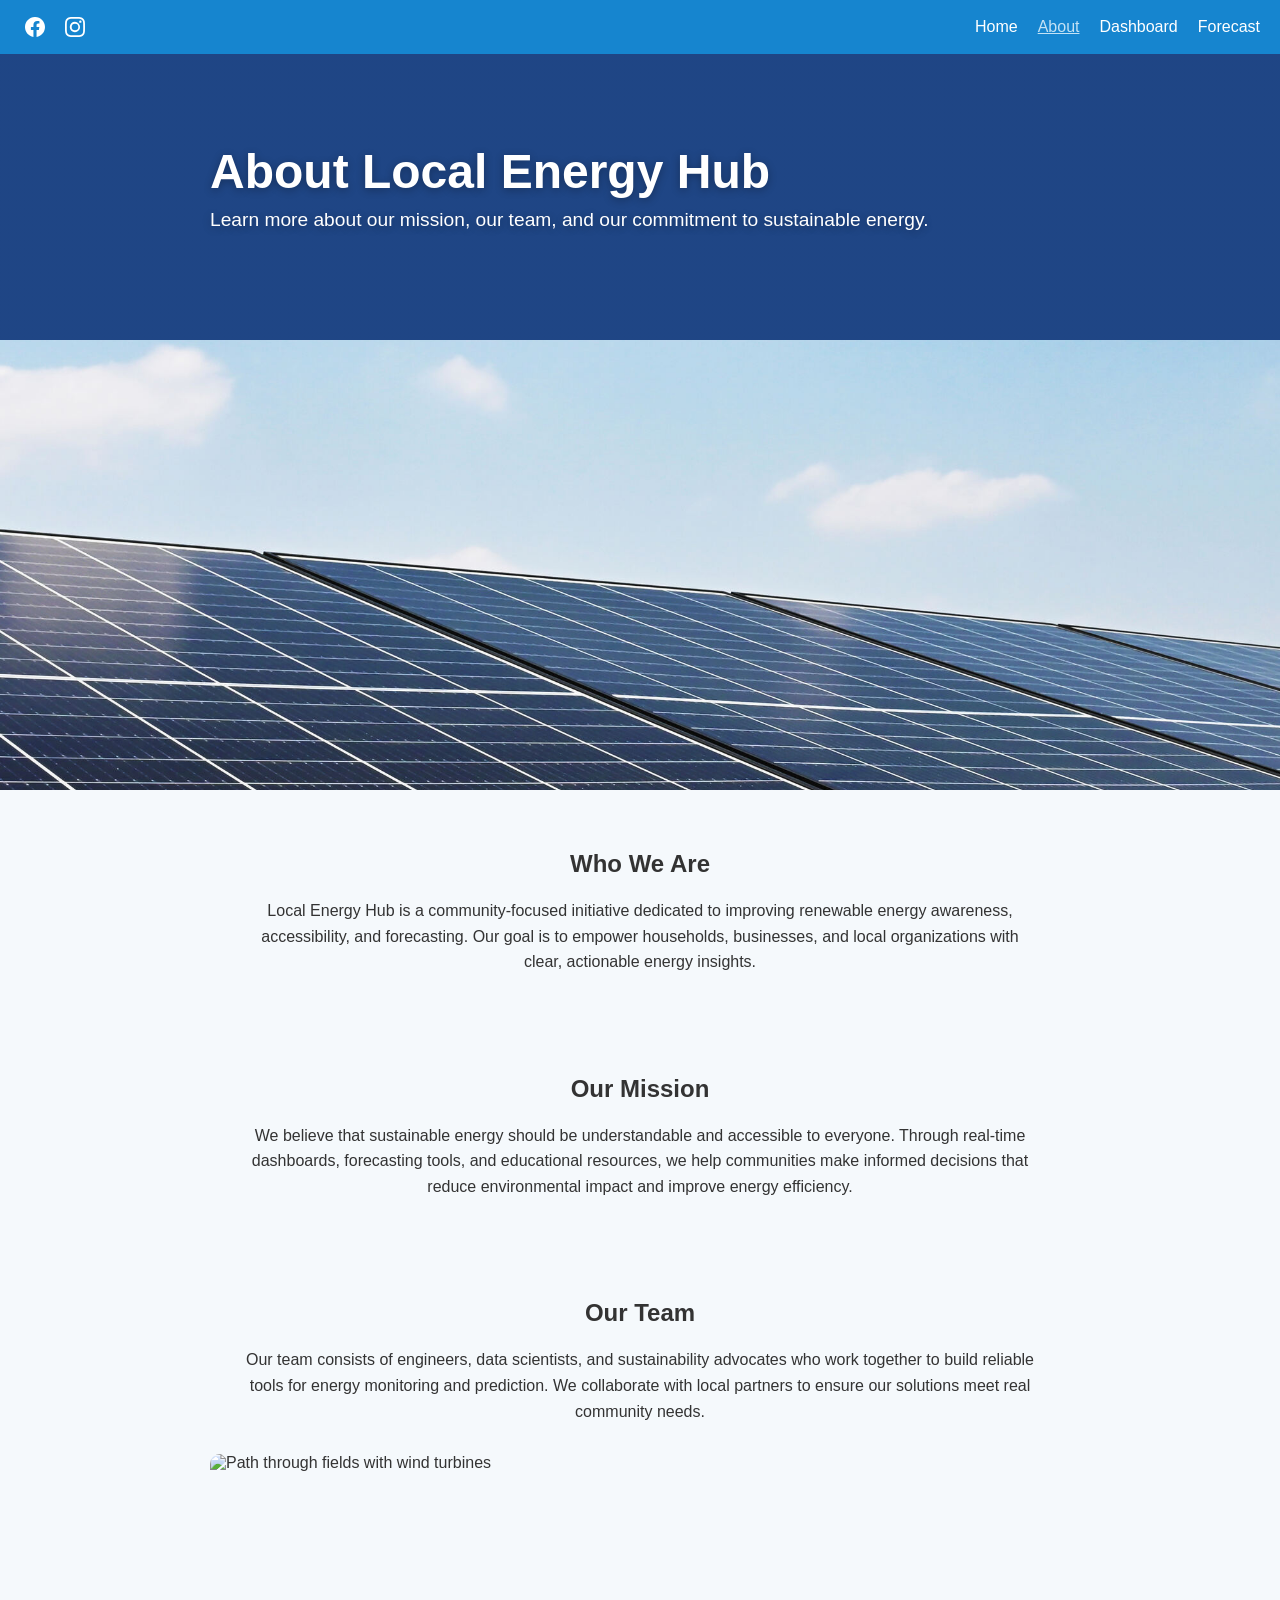
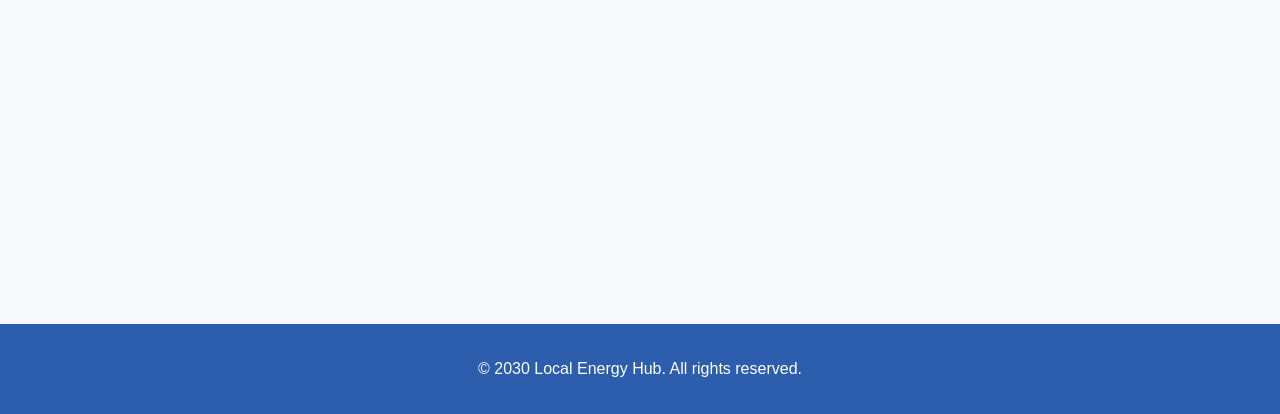
==== commit b64077f2: "Go back to the first draft's simple layout, keep photos Co-Authored-By: Claude Opus 5.5 <noreply@ant" ====
--- a/about.html
+++ b/about.html
@@ -5,152 +5,137 @@
     <meta charset="UTF-8">
     <meta name="viewport" content="width=device-width, initial-scale=1.0">
     <title>About - Local Energy Hub</title>
-    <link rel="preconnect" href="https://fonts.googleapis.com">
-    <link rel="preconnect" href="https://fonts.gstatic.com" crossorigin>
-    <link href="https://fonts.googleapis.com/css2?family=Fraunces:ital,opsz,wght@0,9..144,400;0,9..144,600;1,9..144,400&family=Inter:wght@400;500;600;700&display=swap" rel="stylesheet">
     <link rel="stylesheet" href="css/style.css">
 </head>
 
 <body>
 
-    <header class="site-header">
-        <div class="container header-top-bar">
-            <a class="brand" href="index.html">
-                <span class="brand-mark"><svg viewBox="0 0 24 24" fill="currentColor" aria-hidden="true"><path d="M13 2 4 14h6l-1 8 9-12h-6z"/></svg></span>
-                Local Energy Hub
-            </a>
+    <header class="site-header header-about">
+
+        <div class="header-top-bar">
+
+            <div class="social-icons">
+                <img
+                    class="social-icon"
+                    src="images/icons/facebook.svg"
+                    alt="Facebook"
+                >
+
+                <img
+                    class="social-icon"
+                    src="images/icons/instagram.svg"
+                    alt="Instagram"
+                >
+            </div>
+
             <nav class="navigation-menu">
-                    <a href="index.html">Home</a>
-                    <a href="about.html" class="nav-active">About</a>
-                    <a href="dashboard.html">Dashboard</a>
-                    <a href="forecast.html">Forecast</a>
+                <a href="index.html">Home</a>
+                <a href="about.html" class="nav-active">About</a>
+                <a href="dashboard.html">Dashboard</a>
+                <a href="forecast.html">Forecast</a>
             </nav>
-            <div class="social-icons">
-                    <img class="social-icon" src="images/icons/facebook.svg" alt="Facebook">
-                    <img class="social-icon" src="images/icons/instagram.svg" alt="Instagram">
-                </div>
+
         </div>
+
+        <div class="header-content">
+
+            <h1 class="page-title">
+                About Local Energy Hub
+            </h1>
+
+            <p class="page-subtitle">
+                Learn more about our mission, our team, and our
+                commitment to sustainable energy.
+            </p>
+
+        </div>
+
     </header>
 
-    <section class="hero" style="background-image: url('images/photos/solar-panels-web.jpg');">
-        <div class="container">
-            <p class="eyebrow">About us</p>
-            <h1 class="page-title">About Local Energy Hub</h1>
-            <p class="page-subtitle">
-                Learn more about our mission, our team, and our commitment to sustainable energy.
-            </p>
-        </div>
+
+    <section class="about-image-section">
+
+        <img
+            class="about-image"
+            src="images/photos/solar-panels-web.jpg"
+            alt="Solar panels"
+        >
+
     </section>
 
+
     <main class="main-content">
+
         <section class="content-section">
-            <div class="container split">
-                <div>
-                    <p class="eyebrow">Who we are</p>
-                    <h2 class="section-title">Who We Are</h2>
-                    <p class="section-text">
-                        Local Energy Hub is a community-focused initiative
-                        dedicated to improving renewable energy awareness,
-                        accessibility, and forecasting. Our goal is to empower
-                        households, businesses, and local organizations with
-                        clear, actionable energy insights.
-                    </p>
-                </div>
-                <div class="split-media">
-                    <img src="https://images.unsplash.com/photo-1762960504300-1bcbdd8d9e53?auto=format&fit=crop&w=1200&q=80" alt="Solar panels on a rooftop surrounded by trees">
-                </div>
-            </div>
+
+            <h2 class="section-title">
+                Who We Are
+            </h2>
+
+            <p class="section-text">
+                Local Energy Hub is a community-focused initiative
+                dedicated to improving renewable energy awareness,
+                accessibility, and forecasting. Our goal is to empower
+                households, businesses, and local organizations with
+                clear, actionable energy insights.
+            </p>
+
         </section>
 
-        <section class="band">
-            <div class="container mission-quote">
-                <p class="eyebrow">Our mission</p>
-                <blockquote>
-                    &ldquo;We believe that sustainable energy should be
-                    <em>understandable and accessible</em> to everyone.&rdquo;
-                </blockquote>
-                <p class="section-text">
-                    Through real-time dashboards, forecasting tools, and educational
-                    resources, we help communities make informed decisions
-                    that reduce environmental impact and improve energy
-                    efficiency.
-                </p>
-                <div class="values">
-                    <div class="value">
-                        <span class="icon-dot"><svg viewBox="0 0 24 24" fill="none" stroke="currentColor" stroke-width="2" stroke-linecap="round" stroke-linejoin="round" aria-hidden="true"><path d="M3 20h18M6 16v-5M11 16V7M16 16v-8M21 16v-3"/></svg></span>
-                        <h3>Real-time dashboards</h3>
-                        <p>See how much energy is used and generated, at a glance.</p>
-                    </div>
-                    <div class="value">
-                        <span class="icon-dot"><svg viewBox="0 0 24 24" fill="none" stroke="currentColor" stroke-width="2" stroke-linecap="round" aria-hidden="true"><circle cx="12" cy="12" r="4"/><path d="M12 2v2M12 20v2M4.9 4.9l1.4 1.4M17.7 17.7l1.4 1.4M2 12h2M20 12h2M4.9 19.1l1.4-1.4M17.7 6.3l1.4-1.4"/></svg></span>
-                        <h3>Forecasting tools</h3>
-                        <p>Know when renewable production will be high or low.</p>
-                    </div>
-                    <div class="value">
-                        <span class="icon-dot"><svg viewBox="0 0 24 24" fill="none" stroke="currentColor" stroke-width="2" stroke-linecap="round" stroke-linejoin="round" aria-hidden="true"><path d="M11 20A7 7 0 0 1 4 13c0-6 6-9 16-9 0 10-3 16-9 16Z"/><path d="M4 20c4-6 8-9 12-11"/></svg></span>
-                        <h3>Educational resources</h3>
-                        <p>Simple tips to make greener energy choices.</p>
-                    </div>
-                </div>
-            </div>
+
+        <div class="spacer-lg"></div>
+
+
+        <section class="content-section">
+
+            <h2 class="section-title">
+                Our Mission
+            </h2>
+
+            <p class="section-text">
+                We believe that sustainable energy should be
+                understandable and accessible to everyone. Through
+                real-time dashboards, forecasting tools, and educational
+                resources, we help communities make informed decisions
+                that reduce environmental impact and improve energy
+                efficiency.
+            </p>
+
         </section>
 
+
+        <div class="spacer-lg"></div>
+
+
         <section class="content-section">
-            <div class="container split reverse">
-                <div>
-                    <p class="eyebrow">The people</p>
-                    <h2 class="section-title">Our Team</h2>
-                    <p class="section-text">
-                        Our team consists of engineers, data scientists, and
-                        sustainability advocates who work together to build
-                        reliable tools for energy monitoring and prediction.
-                        We collaborate with local partners to ensure our
-                        solutions meet real community needs.
-                    </p>
-                    <ul class="team-roles">
-                        <li>Engineers</li>
-                        <li>Data scientists</li>
-                        <li>Sustainability advocates</li>
-                        <li>Local partners</li>
-                    </ul>
-                </div>
-                <div class="split-media">
-                    <img src="https://images.unsplash.com/photo-1757859479100-b3014da01a2d?auto=format&fit=crop&w=1200&q=80" alt="Tree-lined path through fields with wind turbines">
-                </div>
-            </div>
+
+            <h2 class="section-title">
+                Our Team
+            </h2>
+
+            <p class="section-text">
+                Our team consists of engineers, data scientists, and
+                sustainability advocates who work together to build
+                reliable tools for energy monitoring and prediction.
+                We collaborate with local partners to ensure our
+                solutions meet real community needs.
+            </p>
+
+            <img
+                class="section-image"
+                src="https://images.unsplash.com/photo-1757859479100-b3014da01a2d?auto=format&fit=crop&w=1200&q=80"
+                alt="Path through fields with wind turbines"
+            >
+
         </section>
+
     </main>
 
+
     <footer class="site-footer">
-        <div class="container">
-            <div class="footer-grid">
-                <div>
-                    <a class="brand" href="index.html">
-                        <span class="brand-mark"><svg viewBox="0 0 24 24" fill="currentColor" aria-hidden="true"><path d="M13 2 4 14h6l-1 8 9-12h-6z"/></svg></span>
-                        Local Energy Hub
-                    </a>
-                    <p class="footer-tagline">
-                        Supporting renewable energy management and forecasting
-                        for local communities.
-                    </p>
-                </div>
-                <nav class="footer-links">
-                    <a href="index.html">Home</a>
-                    <a href="about.html">About</a>
-                    <a href="dashboard.html">Dashboard</a>
-                    <a href="forecast.html">Forecast</a>
-                </nav>
-            </div>
-            <div class="footer-bottom">
-                <p>&copy; 2030 Local Energy Hub. All rights reserved.</p>
-                <div class="social-icons">
-                    <img class="social-icon" src="images/icons/facebook.svg" alt="Facebook">
-                    <img class="social-icon" src="images/icons/instagram.svg" alt="Instagram">
-                </div>
-            </div>
-        </div>
+        <p>&copy; 2030 Local Energy Hub. All rights reserved.</p>
     </footer>
 
 </body>
 
-</html>
+</html>
--- a/css/style.css
+++ b/css/style.css
@@ -1,35 +1,3 @@
-/* --------------------------------------------------
-   LOCAL ENERGY HUB · REDESIGN
-   Warm, editorial "indie studio" look:
-   cream paper, deep forest ink, sun-yellow accent.
--------------------------------------------------- */
-
-:root {
-    --paper: #F6F1E7;
-    --paper-deep: #EDE5D4;
-    --card: #FFFDF8;
-    --ink: #13261F;
-    --ink-soft: #3E4F47;
-    --muted: #6E7A72;
-    --line: #DDD3C0;
-
-    --forest: #1C3A30;
-    --forest-deep: #10231C;
-    --leaf: #3F8F6B;
-    --sun: #F2B33D;
-    --sun-soft: #FBE6B4;
-    --sky: #6FA8C7;
-
-    --radius: 18px;
-    --radius-sm: 10px;
-    --shadow: 0 1px 2px rgba(19, 38, 31, 0.06),
-              0 12px 32px -12px rgba(19, 38, 31, 0.18);
-
-    --font-display: "Fraunces", Georgia, serif;
-    --font-body: "Inter", system-ui, -apple-system, "Segoe UI", sans-serif;
-}
-
-
 /* --------------------------------------------------
    GLOBAL RESET & BASE
 -------------------------------------------------- */
@@ -42,289 +10,143 @@
 body {
     margin: 0;
     padding: 0;
+    height: 100%;
 }
 
 body {
-    min-height: 100vh;
+    font-family: Arial, sans-serif;
+    background: #F5F9FC;
+    color: #333;
 
     display: flex;
     flex-direction: column;
-
-    background: var(--paper);
-    color: var(--ink);
-
-    font-family: var(--font-body);
-    font-size: 17px;
-    line-height: 1.6;
-
-    -webkit-font-smoothing: antialiased;
-}
-
-img {
-    max-width: 100%;
-    display: block;
-}
-
-a {
-    color: inherit;
-}
-
-h1,
-h2,
-h3 {
-    font-family: var(--font-display);
-    font-weight: 600;
-    line-height: 1.1;
-    letter-spacing: -0.01em;
-}
-
-.container {
-    width: 100%;
-    max-width: 1140px;
-
-    margin: 0 auto;
-    padding: 0 28px;
-}
-
-.eyebrow {
-    display: inline-flex;
-    align-items: center;
-    gap: 10px;
-
-    margin: 0 0 18px;
-
-    font-size: 0.78em;
-    font-weight: 600;
-    letter-spacing: 0.16em;
-    text-transform: uppercase;
-
-    color: var(--leaf);
-}
-
-.eyebrow::before {
-    content: "";
-
-    width: 28px;
-    height: 2px;
-
-    background: currentColor;
-}
-
-
-/* --------------------------------------------------
-   SHARED HEADER (sits on top of the hero photo)
+}
+
+
+/* --------------------------------------------------
+   SHARED HEADER
 -------------------------------------------------- */
 
 .site-header {
-    position: absolute;
-    top: 0;
-    left: 0;
-    right: 0;
-    z-index: 10;
-
-    color: #fff;
-}
+    width: 100%;
+    background-color: #2C5EAD;
+    color: white;
+}
+
+
+/* Header Photos */
+
+.header-home,
+.header-about,
+.header-dashboard,
+.header-forecast {
+    background-size: cover;
+    background-position: center;
+}
+
+.header-home {
+    background-image:
+        linear-gradient(rgba(20, 50, 100, 0.55), rgba(20, 50, 100, 0.55)),
+        url("https://images.unsplash.com/photo-1767627616133-8486af8da288?auto=format&fit=crop&w=1800&q=80");
+}
+
+.header-about {
+    background-image:
+        linear-gradient(rgba(20, 50, 100, 0.55), rgba(20, 50, 100, 0.55)),
+        url("https://images.unsplash.com/photo-1762960504300-1bcbdd8d9e53?auto=format&fit=crop&w=1800&q=80");
+}
+
+.header-dashboard {
+    background-image:
+        linear-gradient(rgba(20, 50, 100, 0.55), rgba(20, 50, 100, 0.55)),
+        url("https://images.unsplash.com/photo-1602315458066-a6ca1638b96f?auto=format&fit=crop&w=1800&q=80");
+}
+
+.header-forecast {
+    background-image:
+        linear-gradient(rgba(20, 50, 100, 0.55), rgba(20, 50, 100, 0.55)),
+        url("https://images.unsplash.com/photo-1780047053902-9bcf0f8af9fb?auto=format&fit=crop&w=1800&q=80");
+}
+
+
+/* Top Bar */
 
 .header-top-bar {
+    background-color: rgba(21, 145, 220, 0.85);
+
     display: flex;
     justify-content: space-between;
     align-items: center;
 
-    padding-top: 26px;
-    padding-bottom: 26px;
-}
-
-.brand {
-    display: flex;
-    align-items: center;
-    gap: 12px;
+    padding: 12px 20px;
+    width: 100%;
+}
+
+
+/* Social Icons */
+
+.social-icons {
+    display: flex;
+    gap: 10px;
+}
+
+.social-icon {
+    width: 30px;
+    height: 30px;
+    padding: 5px;
+
+    cursor: pointer;
+
+    filter: invert(1);
+
+    transition: transform 0.3s ease;
+}
+
+.social-icon:hover {
+    transform: scale(1.2);
+}
+
+
+/* Navigation */
+
+.navigation-menu {
+    display: flex;
+    gap: 20px;
+}
+
+.navigation-menu a {
+    color: white;
 
     text-decoration: none;
-
-    font-family: var(--font-display);
-    font-size: 1.25em;
-    font-weight: 600;
-}
-
-.brand-mark {
-    width: 38px;
-    height: 38px;
-
-    display: grid;
-    place-items: center;
-
-    border-radius: 50%;
-
-    background: var(--sun);
-    color: var(--forest-deep);
-}
-
-.brand-mark svg {
-    width: 20px;
-    height: 20px;
-}
-
-
-/* Navigation */
-
-.navigation-menu {
-    display: flex;
-    align-items: center;
-    gap: 6px;
-
-    padding: 6px;
-
-    background: rgba(255, 255, 255, 0.12);
-    border: 1px solid rgba(255, 255, 255, 0.22);
-    border-radius: 999px;
-
-    backdrop-filter: blur(10px);
-    -webkit-backdrop-filter: blur(10px);
-}
-
-.navigation-menu a {
-    padding: 8px 18px;
-
-    border-radius: 999px;
-
-    font-size: 0.92em;
     font-weight: 500;
-    text-decoration: none;
-
-    transition: background 0.2s ease, color 0.2s ease;
-}
-
-.navigation-menu a:hover {
-    background: rgba(255, 255, 255, 0.16);
-}
-
+}
+
+.navigation-menu a:hover,
 .navigation-menu a.nav-active {
-    background: #fff;
-    color: var(--forest-deep);
-}
-
-
-/* Social Icons */
-
-.social-icons {
-    display: flex;
-    gap: 8px;
-}
-
-.social-icon {
-    width: 36px;
-    height: 36px;
-    padding: 9px;
-
-    border: 1px solid rgba(255, 255, 255, 0.35);
-    border-radius: 50%;
-
-    filter: invert(1);
-    opacity: 0.9;
-
-    cursor: pointer;
-
-    transition: transform 0.2s ease;
-}
-
-/* invert() flips the border too, so draw it dark to end up light */
-.site-header .social-icon {
-    border-color: rgba(0, 0, 0, 0.35);
-}
-
-.social-icon:hover {
-    transform: translateY(-2px);
-}
-
-
-/* --------------------------------------------------
-   HERO (photo header on every page)
--------------------------------------------------- */
-
-.hero {
-    position: relative;
-
-    min-height: 560px;
-
-    display: flex;
-    align-items: flex-end;
-
-    padding: 170px 0 80px;
-
-    background-color: var(--forest);
-    background-size: cover;
-    background-position: center;
-
-    color: #fff;
-
-    overflow: hidden;
-}
-
-.hero::before {
-    content: "";
-
-    position: absolute;
-    inset: 0;
-
-    background:
-        linear-gradient(90deg, rgba(16, 35, 28, 0.6) 0%, rgba(16, 35, 28, 0.15) 65%),
-        linear-gradient(180deg, rgba(16, 35, 28, 0.55) 0%, rgba(16, 35, 28, 0.05) 35%, rgba(16, 35, 28, 0.15) 60%, rgba(16, 35, 28, 0.85) 100%);
-}
-
-.hero > .container {
-    position: relative;
-}
-
-.hero-home {
-    min-height: 92vh;
-}
-
-.hero-home .photo-credit {
-    bottom: 72px;
-}
-
-.hero .eyebrow {
-    color: var(--sun);
+    color: #C4E2F5;
+    text-decoration: underline;
+}
+
+
+/* Header Content */
+
+.header-content {
+    max-width: 900px;
+
+    margin: 0 auto;
+    padding: 90px 20px;
+
+    text-shadow: 0 2px 8px rgba(0, 0, 0, 0.3);
 }
 
 .page-title {
-    max-width: 780px;
-
     margin: 0;
-
-    font-size: clamp(2.6em, 6vw, 4.6em);
-}
-
-.page-title em {
-    font-style: italic;
-    font-weight: 400;
-    color: var(--sun-soft);
+    font-size: 3em;
 }
 
 .page-subtitle {
-    max-width: 560px;
-
-    margin: 22px 0 0;
-
+    margin-top: 10px;
     font-size: 1.2em;
-    color: rgba(255, 255, 255, 0.86);
-}
-
-.hero-actions {
-    display: flex;
-    flex-wrap: wrap;
-    gap: 14px;
-
-    margin-top: 36px;
-}
-
-.photo-credit {
-    position: absolute;
-    right: 28px;
-    bottom: 18px;
-
-    font-size: 0.72em;
-    color: rgba(255, 255, 255, 0.6);
 }
 
 
@@ -334,891 +156,472 @@
 
 .main-content {
     flex: 1;
-}
+
+    max-width: 900px;
+    width: 100%;
+
+    margin: 40px auto;
+    padding: 0 20px;
+}
+
+
+/* --------------------------------------------------
+   SHARED CONTENT
+-------------------------------------------------- */
 
 .content-section {
-    padding: 100px 0;
-}
-
-.content-section + .content-section {
-    padding-top: 0;
-}
-
-.section-head {
-    max-width: 640px;
-
-    margin-bottom: 48px;
-}
-
-.section-head.centered {
-    margin-left: auto;
-    margin-right: auto;
-
-    text-align: center;
+    margin-bottom: 40px;
 }
 
 .section-title {
-    margin: 0 0 16px;
-
-    font-size: clamp(2em, 3.6vw, 2.8em);
+    text-align: center;
+    margin-bottom: 20px;
 }
 
 .section-text {
+    max-width: 800px;
+
+    margin: 0 auto;
+
+    text-align: center;
+    line-height: 1.6;
+}
+
+
+/* --------------------------------------------------
+   BUTTONS
+-------------------------------------------------- */
+
+.button {
+    background-color: #1591DC;
+    color: white;
+
+    border: 1px solid #1591DC;
+    border-radius: 25px;
+
+    padding: 14px 32px;
+
+    cursor: pointer;
+    font-size: 1em;
+
+    transition: 0.2s ease;
+}
+
+.button:hover {
+    background-color: #C4E2F5;
+    color: black;
+
+    border: 1px solid #1591DC;
+}
+
+
+/* --------------------------------------------------
+   HOMEPAGE
+-------------------------------------------------- */
+
+.home-button-wrapper {
+    text-align: center;
+}
+
+
+/* Photo Row */
+
+.photo-row {
+    display: flex;
+    gap: 20px;
+
+    margin-bottom: 40px;
+}
+
+.photo-card {
+    flex: 1;
+
     margin: 0;
 
-    font-size: 1.08em;
-    color: var(--ink-soft);
-}
-
-
-/* Split layout: text + photo */
-
-.split {
-    display: grid;
-    grid-template-columns: 1fr 1fr;
-    align-items: center;
-    gap: 72px;
-}
-
-.split.reverse .split-media {
-    order: -1;
-}
-
-.split-media {
-    position: relative;
-}
-
-.split-media img {
-    width: 100%;
-    aspect-ratio: 4 / 5;
-
+    background-color: white;
+
+    border-radius: 10px;
+
+    overflow: hidden;
+
+    box-shadow: 0 4px 12px rgba(44, 94, 173, 0.12);
+}
+
+.photo-card img {
+    width: 100%;
+    height: 200px;
+
+    display: block;
     object-fit: cover;
-
-    border-radius: var(--radius);
-
-    background: var(--paper-deep);
-    box-shadow: var(--shadow);
-}
-
-.split-media .media-badge {
-    position: absolute;
-    left: -24px;
-    bottom: 36px;
-
-    padding: 16px 20px;
-
-    background: var(--card);
-    border-radius: var(--radius-sm);
-    box-shadow: var(--shadow);
-}
-
-.media-badge strong {
+}
+
+.photo-card figcaption {
+    padding: 12px;
+
+    text-align: center;
+    font-weight: bold;
+    color: #2C5EAD;
+}
+
+
+/* --------------------------------------------------
+   ABOUT PAGE
+-------------------------------------------------- */
+
+.about-image-section img {
+    width: 100%;
+
+    margin: 0;
+    padding: 0;
+}
+
+.about-image {
+    width: 100%;
+    height: 450px;
+
     display: block;
-
-    font-family: var(--font-display);
-    font-size: 1.8em;
-    line-height: 1;
-    color: var(--forest);
-}
-
-.media-badge span {
-    font-size: 0.82em;
-    color: var(--muted);
-}
-
-
-/* --------------------------------------------------
-   BUTTONS
--------------------------------------------------- */
-
-.button {
-    display: inline-flex;
-    align-items: center;
-    gap: 10px;
-
-    padding: 15px 28px;
-
-    background: var(--sun);
-    color: var(--forest-deep);
-
-    border: 1px solid var(--sun);
-    border-radius: 999px;
-
-    font-family: var(--font-body);
-    font-size: 0.98em;
-    font-weight: 600;
-    text-decoration: none;
-
-    cursor: pointer;
-
-    transition: transform 0.2s ease, background 0.2s ease;
-}
-
-.button:hover {
-    transform: translateY(-2px);
-    background: #F7C35E;
-}
-
-.button-ghost {
-    background: transparent;
-    color: #fff;
-
-    border-color: rgba(255, 255, 255, 0.55);
-}
-
-.button-ghost:hover {
-    background: rgba(255, 255, 255, 0.12);
-}
-
-.button svg {
-    width: 18px;
-    height: 18px;
-}
-
-
-/* --------------------------------------------------
-   HOMEPAGE
--------------------------------------------------- */
-
-/* Stat strip overlapping the hero */
-
-.stat-strip {
-    position: relative;
-    z-index: 2;
-
-    display: grid;
-    grid-template-columns: repeat(3, 1fr);
-
-    margin-top: -56px;
-
-    background: var(--card);
-    border-radius: var(--radius);
-    box-shadow: var(--shadow);
-}
-
-.stat {
-    padding: 30px 34px;
-}
-
-.stat + .stat {
-    border-left: 1px solid var(--line);
-}
-
-.stat-value {
-    margin: 0;
-
-    font-family: var(--font-display);
-    font-size: 2.4em;
-    font-weight: 600;
-    line-height: 1;
-    color: var(--forest);
-}
-
-.stat-value small {
-    font-family: var(--font-body);
-    font-size: 0.42em;
-    font-weight: 600;
-    color: var(--muted);
-}
-
-.stat-label {
-    margin: 8px 0 0;
-
-    font-size: 0.9em;
-    color: var(--muted);
-}
-
-
-/* Page tiles */
-
-.tiles {
-    display: grid;
-    grid-template-columns: repeat(3, 1fr);
-    gap: 24px;
-}
-
-.tile {
-    position: relative;
-
-    min-height: 380px;
-
-    display: flex;
-    flex-direction: column;
-    justify-content: flex-end;
-
-    padding: 28px;
-
-    border-radius: var(--radius);
-
-    background-color: var(--forest);
-    background-size: cover;
-    background-position: center;
-
-    color: #fff;
-    text-decoration: none;
-
-    overflow: hidden;
-
-    transition: transform 0.3s ease;
-}
-
-.tile::before {
-    content: "";
-
-    position: absolute;
-    inset: 0;
-
-    background: linear-gradient(180deg, rgba(16, 35, 28, 0) 30%, rgba(16, 35, 28, 0.88) 100%);
-}
-
-.tile > * {
-    position: relative;
-}
-
-.tile:hover {
+    object-fit: cover;
+}
+
+
+/* --------------------------------------------------
+   DASHBOARD PAGE
+-------------------------------------------------- */
+
+.dashboard-section {
+    margin-bottom: 50px;
+}
+
+
+/* Energy Cards */
+
+.energy-cards {
+    display: flex;
+    gap: 20px;
+
+    margin-top: 30px;
+}
+
+.energy-card {
+    flex: 1;
+
+    padding: 25px 20px;
+
+    background-color: white;
+
+    box-shadow: 0 4px 12px rgba(44, 94, 173, 0.12);
+
+    transition: transform 0.2s ease;
+
+    border: 1px solid #C4E2F5;
+    border-radius: 10px;
+
+    text-align: center;
+}
+
+.energy-card:hover,
+.forecast-card:hover {
     transform: translateY(-4px);
 }
 
-.tile-number {
-    font-size: 0.8em;
-    font-weight: 600;
-    letter-spacing: 0.14em;
-    color: var(--sun);
-}
-
-.tile h3 {
-    margin: 8px 0 8px;
-
-    font-size: 1.8em;
-}
-
-.tile p {
-    margin: 0;
-
-    font-size: 0.95em;
-    color: rgba(255, 255, 255, 0.82);
-}
-
-
-/* Dark band / call to action */
-
-.band {
-    padding: 100px 0;
-
-    background: var(--forest);
-    color: #fff;
-}
-
-.band .section-text {
-    color: rgba(255, 255, 255, 0.78);
-}
-
-.band .eyebrow {
-    color: var(--sun);
-}
-
-.home-button-wrapper {
-    margin-top: 36px;
-}
-
-
-/* --------------------------------------------------
-   ABOUT PAGE
--------------------------------------------------- */
-
-.mission-quote {
-    max-width: 900px;
-
-    margin: 0 auto;
-
-    text-align: center;
-}
-
-.mission-quote blockquote {
-    margin: 0 0 28px;
-
-    font-family: var(--font-display);
-    font-size: clamp(1.6em, 3vw, 2.3em);
-    font-weight: 400;
-    line-height: 1.3;
-}
-
-.mission-quote blockquote em {
-    color: var(--sun);
-}
-
-.values {
-    display: grid;
-    grid-template-columns: repeat(3, 1fr);
-    gap: 24px;
-
-    margin-top: 60px;
-
-    text-align: left;
-}
-
-.value {
-    padding: 26px;
-
-    border: 1px solid rgba(255, 255, 255, 0.16);
-    border-radius: var(--radius-sm);
-}
-
-.value h3 {
-    margin: 14px 0 6px;
-
-    font-size: 1.25em;
-}
-
-.value p {
-    margin: 0;
-
-    font-size: 0.95em;
-    color: rgba(255, 255, 255, 0.72);
-}
-
-.icon-dot {
-    width: 44px;
-    height: 44px;
-
-    display: grid;
-    place-items: center;
-
-    border-radius: 50%;
-
-    background: var(--sun);
-    color: var(--forest-deep);
-}
-
-.icon-dot svg {
-    width: 22px;
-    height: 22px;
-}
-
-.team-roles {
-    display: flex;
-    flex-wrap: wrap;
-    gap: 10px;
-
-    margin: 28px 0 0;
-    padding: 0;
-
-    list-style: none;
-}
-
-.team-roles li {
-    padding: 8px 16px;
-
-    border: 1px solid var(--line);
-    border-radius: 999px;
-
-    background: var(--card);
-
-    font-size: 0.88em;
-    font-weight: 500;
-}
-
-
-/* --------------------------------------------------
-   DASHBOARD PAGE
--------------------------------------------------- */
-
-.dashboard-section {
-    padding: 80px 0 0;
-}
-
-.dashboard-section:last-child {
-    padding-bottom: 100px;
-}
-
-.section-row {
-    display: flex;
-    justify-content: space-between;
-    align-items: flex-end;
-    gap: 24px;
-
-    margin-bottom: 32px;
-}
-
-.section-row .section-title {
-    margin-bottom: 8px;
-}
-
-.live-chip {
-    display: inline-flex;
-    align-items: center;
-    gap: 8px;
-
-    padding: 7px 14px;
-
-    border: 1px solid var(--line);
-    border-radius: 999px;
-
-    background: var(--card);
-
-    font-size: 0.85em;
-    font-weight: 500;
-    color: var(--ink-soft);
-    white-space: nowrap;
-}
-
-.live-chip::before {
-    content: "";
-
-    width: 8px;
-    height: 8px;
-
-    border-radius: 50%;
-
-    background: var(--leaf);
-    box-shadow: 0 0 0 4px rgba(63, 143, 107, 0.2);
-}
-
-
-/* Energy Cards */
-
-.energy-cards {
-    display: grid;
-    grid-template-columns: repeat(3, 1fr);
-    gap: 24px;
-}
-
-.energy-card {
-    padding: 28px;
-
-    background: var(--card);
-
-    border: 1px solid var(--line);
-    border-radius: var(--radius);
-}
-
-.energy-card-head {
-    display: flex;
-    justify-content: space-between;
-    align-items: center;
-
-    margin-bottom: 26px;
-}
-
 .energy-card-title {
-    margin: 0;
-
-    font-family: var(--font-body);
-    font-size: 0.95em;
-    font-weight: 600;
-    letter-spacing: 0;
-    color: var(--ink-soft);
-}
-
-.energy-card .icon-dot {
-    width: 40px;
-    height: 40px;
-}
-
-.icon-dot.leaf {
-    background: #D9EDE2;
-    color: var(--leaf);
-}
-
-.icon-dot.ink {
-    background: var(--paper-deep);
-    color: var(--forest);
+    margin-top: 0;
+    margin-bottom: 15px;
 }
 
 .energy-value {
     margin: 0;
 
-    font-family: var(--font-display);
-    font-size: 3em;
-    font-weight: 600;
-    line-height: 1;
-    color: var(--forest);
-}
-
-.energy-value small {
-    font-family: var(--font-body);
-    font-size: 0.36em;
-    font-weight: 600;
-    color: var(--muted);
+    color: #2C5EAD;
+
+    font-size: 2em;
+    font-weight: bold;
 }
 
 .energy-label {
-    margin: 12px 0 0;
+    margin-top: 10px;
+    margin-bottom: 0;
+
+    color: #666;
+}
+
+
+/* Energy Insight */
+
+.energy-insight {
+    max-width: 700px;
+
+    margin: 30px auto 0;
+    padding: 25px;
+
+    background-color: white;
+
+    box-shadow: 0 4px 12px rgba(44, 94, 173, 0.12);
+
+    border: 1px solid #C4E2F5;
+    border-radius: 10px;
+
+    text-align: center;
+}
+
+.energy-insight h3 {
+    margin-top: 0;
+
+    color: #2C5EAD;
+}
+
+.energy-insight p {
+    line-height: 1.6;
+}
+
+
+/* Progress Bar */
+
+.progress-bar {
+    width: 100%;
+    height: 20px;
+
+    margin-top: 20px;
+
+    background-color: #ddd;
+
+    border-radius: 10px;
+
+    overflow: hidden;
+}
+
+.progress-bar-fill {
+    width: 62%;
+    height: 100%;
+
+    background-color: #1591DC;
+
+    border-radius: 10px;
+}
+
+.progress-label {
+    margin-bottom: 0;
+
+    font-weight: bold;
+}
+
+
+/* Chart */
+
+.chart {
+    height: 260px;
+
+    display: flex;
+    align-items: flex-end;
+    gap: 10px;
+
+    margin-top: 30px;
+    padding: 25px 20px 10px;
+
+    background-color: white;
+
+    border-radius: 10px;
+
+    box-shadow: 0 4px 12px rgba(44, 94, 173, 0.12);
+}
+
+.chart-column {
+    flex: 1;
+    height: 100%;
+
+    display: flex;
+    flex-direction: column;
+}
+
+.chart-bars {
+    flex: 1;
+
+    display: flex;
+    align-items: flex-end;
+    justify-content: center;
+    gap: 4px;
+}
+
+.chart-bar {
+    width: 40%;
+    max-width: 22px;
+
+    border-radius: 4px 4px 0 0;
+}
+
+.bar-used {
+    background-color: #2C5EAD;
+}
+
+.bar-renewable {
+    background-color: #5CC28A;
+}
+
+.chart-time {
+    margin: 8px 0 0;
+
+    text-align: center;
+    font-size: 0.8em;
+    color: #666;
+}
+
+.chart-legend {
+    display: flex;
+    justify-content: center;
+    gap: 25px;
+
+    margin-top: 15px;
 
     font-size: 0.9em;
-    color: var(--muted);
-}
-
-.energy-card.featured {
-    background: var(--forest);
-    border-color: var(--forest);
-    color: #fff;
-}
-
-.energy-card.featured .energy-card-title,
-.energy-card.featured .energy-label {
-    color: rgba(255, 255, 255, 0.72);
-}
-
-.energy-card.featured .energy-value {
-    color: var(--sun);
-}
-
-
-/* Energy Insight */
-
-.energy-insight {
-    display: grid;
-    grid-template-columns: 1.1fr 1fr;
-
-    background: var(--card);
-
-    border: 1px solid var(--line);
-    border-radius: var(--radius);
-
-    overflow: hidden;
-}
-
-.energy-insight-body {
-    padding: 40px;
-}
-
-.energy-insight h3 {
-    margin: 0 0 12px;
-
-    font-size: 1.7em;
-}
-
-.energy-insight p {
-    margin: 0;
-
-    color: var(--ink-soft);
-}
-
-.energy-insight-media {
-    min-height: 280px;
-
-    background-size: cover;
-    background-position: center;
-    background-color: var(--paper-deep);
-}
-
-
-/* Progress Bar */
-
-.progress-bar {
-    width: 100%;
-    height: 14px;
+}
+
+.chart-legend span::before {
+    content: "";
+
+    display: inline-block;
+
+    width: 12px;
+    height: 12px;
+
+    margin-right: 6px;
+
+    border-radius: 3px;
+
+    vertical-align: middle;
+}
+
+.legend-used::before {
+    background-color: #2C5EAD;
+}
+
+.legend-renewable::before {
+    background-color: #5CC28A;
+}
+
+
+/* --------------------------------------------------
+   FORECAST PAGE
+-------------------------------------------------- */
+
+.forecast-section {
+    margin-bottom: 50px;
+}
+
+
+/* Forecast Cards */
+
+.forecast-cards {
+    display: flex;
+    gap: 20px;
 
     margin-top: 30px;
-
-    background: var(--paper-deep);
-
-    border-radius: 999px;
-
-    overflow: hidden;
-}
-
-.progress-bar-fill {
-    height: 100%;
-
-    background: linear-gradient(90deg, var(--leaf), var(--sun));
-
-    border-radius: 999px;
-}
-
-.progress-scale {
-    display: flex;
-    justify-content: space-between;
-
-    margin-top: 10px;
-
-    font-size: 0.82em;
-    color: var(--muted);
-}
-
-.progress-label {
-    margin: 0;
-
-    font-weight: 700;
-    color: var(--forest);
-}
-
-
-/* Chart */
-
-.chart-card {
-    padding: 32px 32px 24px;
-
-    background: var(--card);
-
-    border: 1px solid var(--line);
-    border-radius: var(--radius);
-}
-
-.chart-legend {
-    display: flex;
-    gap: 22px;
-
-    margin-bottom: 18px;
-
-    font-size: 0.88em;
-    color: var(--ink-soft);
-}
-
-.chart-legend span {
-    display: inline-flex;
-    align-items: center;
-    gap: 8px;
-}
-
-.chart-legend i {
-    width: 14px;
-    height: 4px;
-
-    border-radius: 2px;
-}
-
-.energy-chart {
-    width: 100%;
-    height: auto;
-
-    overflow: visible;
-}
-
-.energy-chart text {
-    font-family: var(--font-body);
-    font-size: 12px;
-    fill: var(--muted);
-}
-
-
-/* --------------------------------------------------
-   FORECAST PAGE
--------------------------------------------------- */
-
-.forecast-section {
-    padding: 80px 0 0;
-}
-
-.forecast-section:last-child {
-    padding-bottom: 100px;
-}
-
-
-/* Forecast Cards */
-
-.forecast-cards {
-    display: grid;
-    grid-template-columns: repeat(3, 1fr);
-    gap: 24px;
 }
 
 .forecast-card {
-    position: relative;
-
-    padding: 30px;
-
-    background: var(--card);
-
-    border: 1px solid var(--line);
-    border-radius: var(--radius);
-
-    overflow: hidden;
-}
-
-.forecast-card.best {
-    border-color: var(--sun);
-    box-shadow: 0 0 0 1px var(--sun), var(--shadow);
-}
-
-.forecast-tag {
-    position: absolute;
-    top: 22px;
-    right: 22px;
-
-    padding: 5px 12px;
-
-    border-radius: 999px;
-
-    background: var(--sun-soft);
-
-    font-size: 0.75em;
-    font-weight: 700;
-    letter-spacing: 0.06em;
-    text-transform: uppercase;
-    color: #8A5A00;
+    flex: 1;
+
+    padding: 25px 20px;
+
+    background-color: white;
+
+    box-shadow: 0 4px 12px rgba(44, 94, 173, 0.12);
+
+    transition: transform 0.2s ease;
+
+    border: 1px solid #C4E2F5;
+    border-radius: 10px;
+
+    text-align: center;
 }
 
 .forecast-day {
-    margin: 0;
-
-    font-size: 1.6em;
-}
-
-.forecast-date {
-    margin: 4px 0 0;
-
-    font-size: 0.88em;
-    color: var(--muted);
+    margin-top: 0;
+    margin-bottom: 15px;
 }
 
 .forecast-icon {
-    width: 76px;
-    height: 76px;
-
-    margin: 26px 0;
+    margin: 15px 0;
+
+    font-size: 2.5em;
 }
 
 .forecast-value {
     margin: 0;
 
-    font-family: var(--font-display);
-    font-size: 2.7em;
-    font-weight: 600;
-    line-height: 1;
-    color: var(--forest);
-}
-
-.forecast-value small {
-    font-family: var(--font-body);
-    font-size: 0.38em;
-    font-weight: 600;
-    color: var(--muted);
-}
-
-.forecast-meter {
-    height: 8px;
-
-    margin-top: 22px;
-
-    background: var(--paper-deep);
-    border-radius: 999px;
-
-    overflow: hidden;
-}
-
-.forecast-meter div {
-    height: 100%;
-
-    border-radius: 999px;
+    color: #2C5EAD;
+
+    font-size: 2em;
+    font-weight: bold;
 }
 
 .forecast-level {
-    margin: 10px 0 0;
-
-    font-size: 0.9em;
-    font-weight: 600;
-}
-
-.level-high {
-    color: var(--leaf);
-}
-
-.level-medium {
-    color: #B9811A;
-}
-
-.level-low {
-    color: #5D7F95;
-}
-
-
-/* Forecast Summary + Tip */
-
-.forecast-pair {
-    display: grid;
-    grid-template-columns: 1.4fr 1fr;
-    gap: 24px;
-}
+    margin-top: 10px;
+    margin-bottom: 0;
+
+    color: #666;
+}
+
+
+/* Forecast Summary */
 
 .forecast-summary {
-    position: relative;
-
-    min-height: 320px;
-
-    display: flex;
-    flex-direction: column;
-    justify-content: flex-end;
-
-    padding: 40px;
-
-    border-radius: var(--radius);
-
-    background-color: var(--forest);
-    background-size: cover;
-    background-position: center;
-
-    color: #fff;
-
-    overflow: hidden;
-}
-
-.forecast-summary::before {
-    content: "";
-
-    position: absolute;
-    inset: 0;
-
-    background: linear-gradient(90deg, rgba(16, 35, 28, 0.9) 0%, rgba(16, 35, 28, 0.35) 100%);
-}
-
-.forecast-summary > * {
-    position: relative;
+    max-width: 700px;
+
+    margin: 30px auto 0;
+    padding: 25px;
+
+    background-color: white;
+
+    box-shadow: 0 4px 12px rgba(44, 94, 173, 0.12);
+
+    border: 1px solid #C4E2F5;
+    border-radius: 10px;
+
+    text-align: center;
 }
 
 .forecast-summary h3 {
-    margin: 0;
-
-    font-family: var(--font-body);
-    font-size: 0.85em;
-    font-weight: 600;
-    letter-spacing: 0.14em;
-    text-transform: uppercase;
-    color: var(--sun);
+    margin-top: 0;
+
+    color: #2C5EAD;
+}
+
+.forecast-summary p {
+    line-height: 1.6;
 }
 
 .forecast-summary-value {
-    margin: 10px 0 12px;
-
-    font-family: var(--font-display);
-    font-size: 4em;
-    font-weight: 600;
-    line-height: 1;
-}
-
-.forecast-summary p {
-    max-width: 380px;
-
-    margin: 0;
-
-    color: rgba(255, 255, 255, 0.85);
-}
+    margin: 15px 0;
+
+    color: #2C5EAD;
+
+    font-size: 2em;
+    font-weight: bold;
+}
+
+
+/* Energy Tip */
 
 .energy-tip {
-    display: flex;
-    flex-direction: column;
-    justify-content: space-between;
-    gap: 30px;
-
-    padding: 40px;
-
-    background: var(--sun-soft);
-
-    border-radius: var(--radius);
-}
-
-.energy-tip h3 {
-    margin: 18px 0 0;
-
-    font-size: 1.6em;
+    max-width: 700px;
+
+    margin: 30px auto 0;
+    padding: 25px;
+
+    background-color: white;
+
+    box-shadow: 0 4px 12px rgba(44, 94, 173, 0.12);
+
+    border: 1px solid #C4E2F5;
+    border-radius: 10px;
+
+    text-align: center;
 }
 
 .energy-tip p {
     margin: 0;
 
-    font-size: 1.05em;
-    color: var(--ink-soft);
+    line-height: 1.6;
 }
 
 
@@ -1227,124 +630,57 @@
 -------------------------------------------------- */
 
 .site-footer {
-    padding: 64px 0 36px;
-
-    background: var(--forest-deep);
-    color: rgba(255, 255, 255, 0.7);
-
-    font-size: 0.92em;
-}
-
-.footer-grid {
-    display: flex;
-    justify-content: space-between;
-    align-items: flex-start;
-    gap: 40px;
-
-    padding-bottom: 40px;
-
-    border-bottom: 1px solid rgba(255, 255, 255, 0.12);
-}
-
-.footer-grid .brand {
-    color: #fff;
-}
-
-.footer-tagline {
-    max-width: 320px;
-
-    margin: 16px 0 0;
-}
-
-.footer-links {
-    display: flex;
-    gap: 28px;
-}
-
-.footer-links a {
-    text-decoration: none;
-}
-
-.footer-links a:hover {
-    color: #fff;
-}
-
-.footer-bottom {
-    display: flex;
-    justify-content: space-between;
-    align-items: center;
-
-    padding-top: 26px;
-}
-
-.footer-bottom p {
-    margin: 0;
-}
-
-.site-footer .social-icon {
-    border-color: rgba(0, 0, 0, 0.3);
-}
-
-
-/* --------------------------------------------------
-   RESPONSIVE
--------------------------------------------------- */
-
-@media (max-width: 900px) {
-    .split,
-    .energy-insight,
-    .forecast-pair {
-        grid-template-columns: 1fr;
-    }
-
-    .split {
-        gap: 40px;
-    }
-
-    .split.reverse .split-media {
-        order: 0;
-    }
-
-    .split-media .media-badge {
-        left: 16px;
-    }
-
-    .tiles,
-    .values,
+    width: 100%;
+
+    margin-top: 40px;
+    padding: 20px;
+
+    background-color: #2C5EAD;
+    color: white;
+
+    text-align: center;
+}
+
+
+/* --------------------------------------------------
+   SMALL SCREENS
+-------------------------------------------------- */
+
+@media (max-width: 700px) {
+    .header-top-bar,
     .energy-cards,
     .forecast-cards,
-    .stat-strip {
-        grid-template-columns: 1fr;
+    .photo-row {
+        flex-direction: column;
     }
 
-    .stat + .stat {
-        border-left: none;
-        border-top: 1px solid var(--line);
+    .header-top-bar {
+        gap: 10px;
     }
 
-    .header-top-bar .social-icons {
-        display: none;
+    .header-content {
+        padding: 50px 20px;
     }
-
-    .footer-grid,
-    .footer-bottom,
-    .section-row {
-        flex-direction: column;
-        align-items: flex-start;
-    }
-}
-
-@media (max-width: 640px) {
-    .container {
-        padding: 0 16px;
-    }
-
-    .header-top-bar {
-        flex-direction: column;
-        gap: 16px;
-    }
-
-    .navigation-menu a {
-        padding: 8px 12px;
-    }
-}
+}
+
+
+/* --------------------------------------------------
+   SPACER
+-------------------------------------------------- */
+
+.section-image {
+    width: 100%;
+    height: 350px;
+
+    display: block;
+    object-fit: cover;
+
+    margin-top: 30px;
+
+    border-radius: 10px;
+}
+
+
+.spacer-lg {
+    height: 40px;
+}
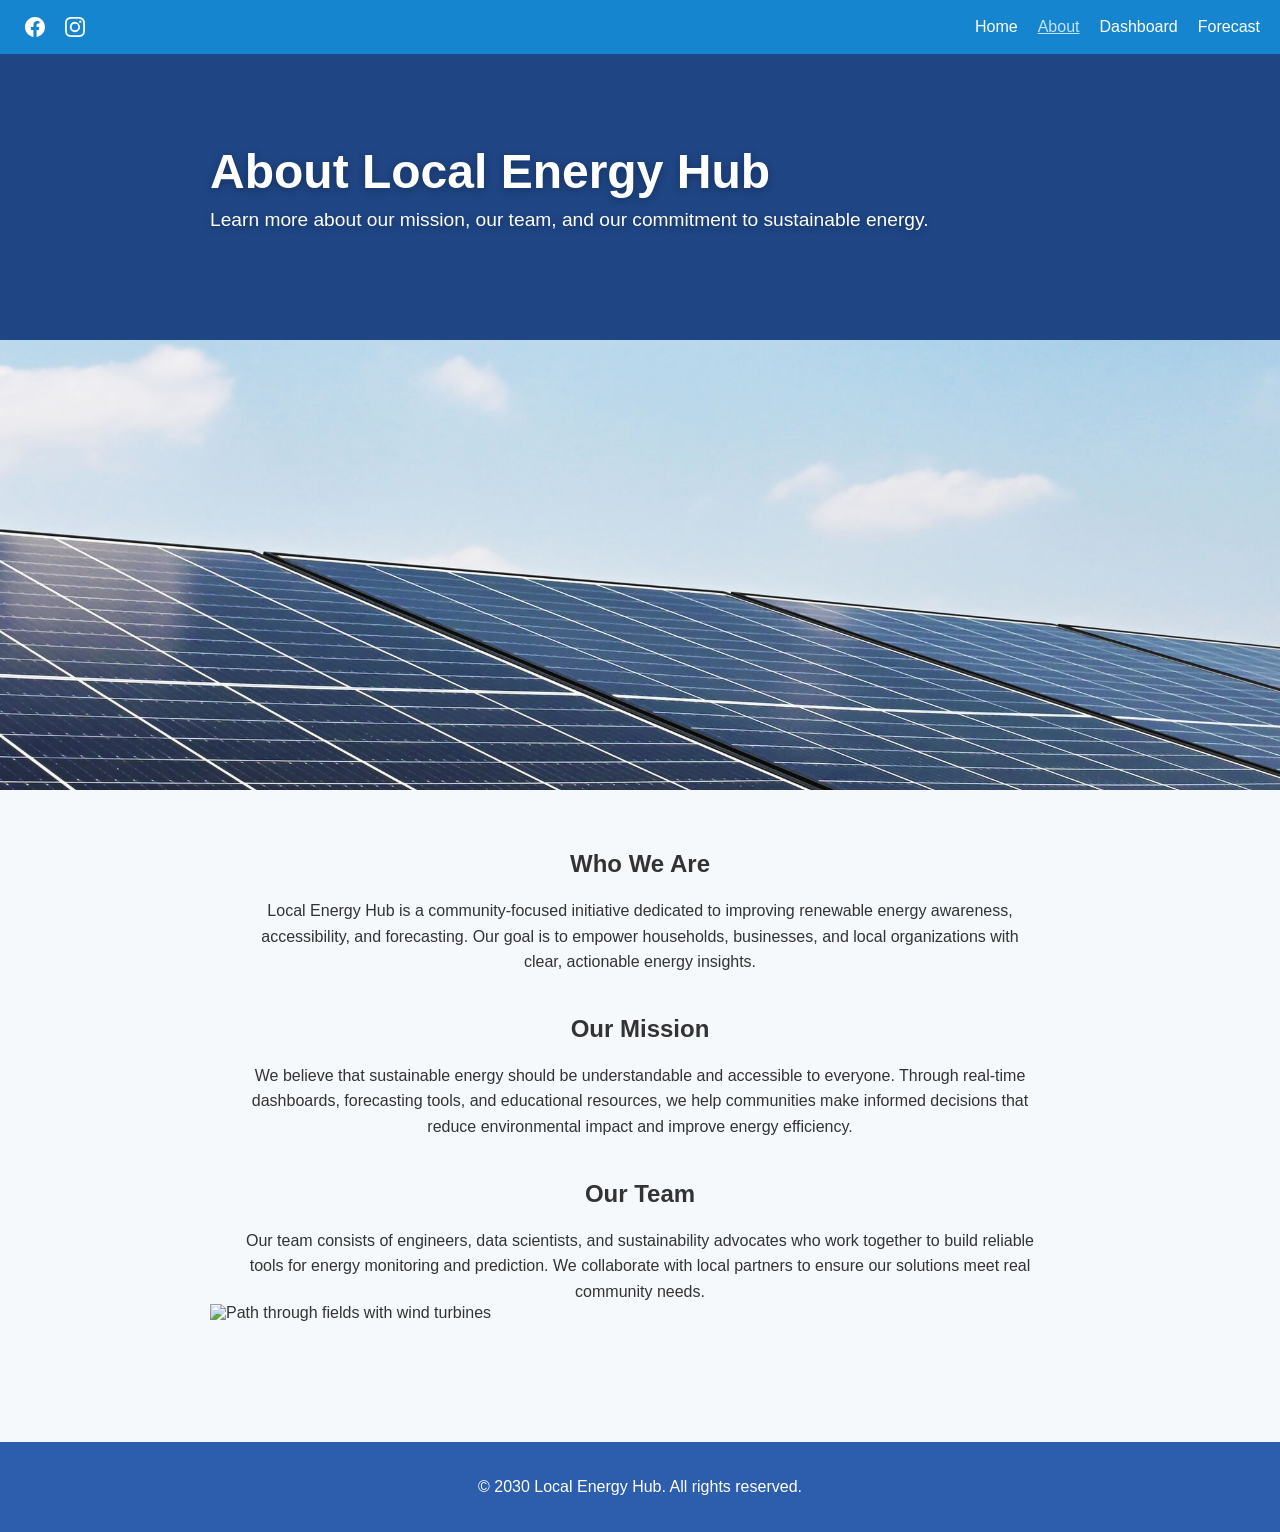
==== commit 4bdbeff4: "Remove responsive rules (out of scope) Co-Authored-By: Claude Opus 5.5 <noreply@anthropic.com> Claud" ====
--- a/about.html
+++ b/about.html
@@ -3,7 +3,6 @@
 
 <head>
     <meta charset="UTF-8">
-    <meta name="viewport" content="width=device-width, initial-scale=1.0">
     <title>About - Local Energy Hub</title>
     <link rel="stylesheet" href="css/style.css">
 </head>
--- a/css/style.css
+++ b/css/style.css
@@ -641,46 +641,3 @@
     text-align: center;
 }
 
-
-/* --------------------------------------------------
-   SMALL SCREENS
--------------------------------------------------- */
-
-@media (max-width: 700px) {
-    .header-top-bar,
-    .energy-cards,
-    .forecast-cards,
-    .photo-row {
-        flex-direction: column;
-    }
-
-    .header-top-bar {
-        gap: 10px;
-    }
-
-    .header-content {
-        padding: 50px 20px;
-    }
-}
-
-
-/* --------------------------------------------------
-   SPACER
--------------------------------------------------- */
-
-.section-image {
-    width: 100%;
-    height: 350px;
-
-    display: block;
-    object-fit: cover;
-
-    margin-top: 30px;
-
-    border-radius: 10px;
-}
-
-
-.spacer-lg {
-    height: 40px;
-}
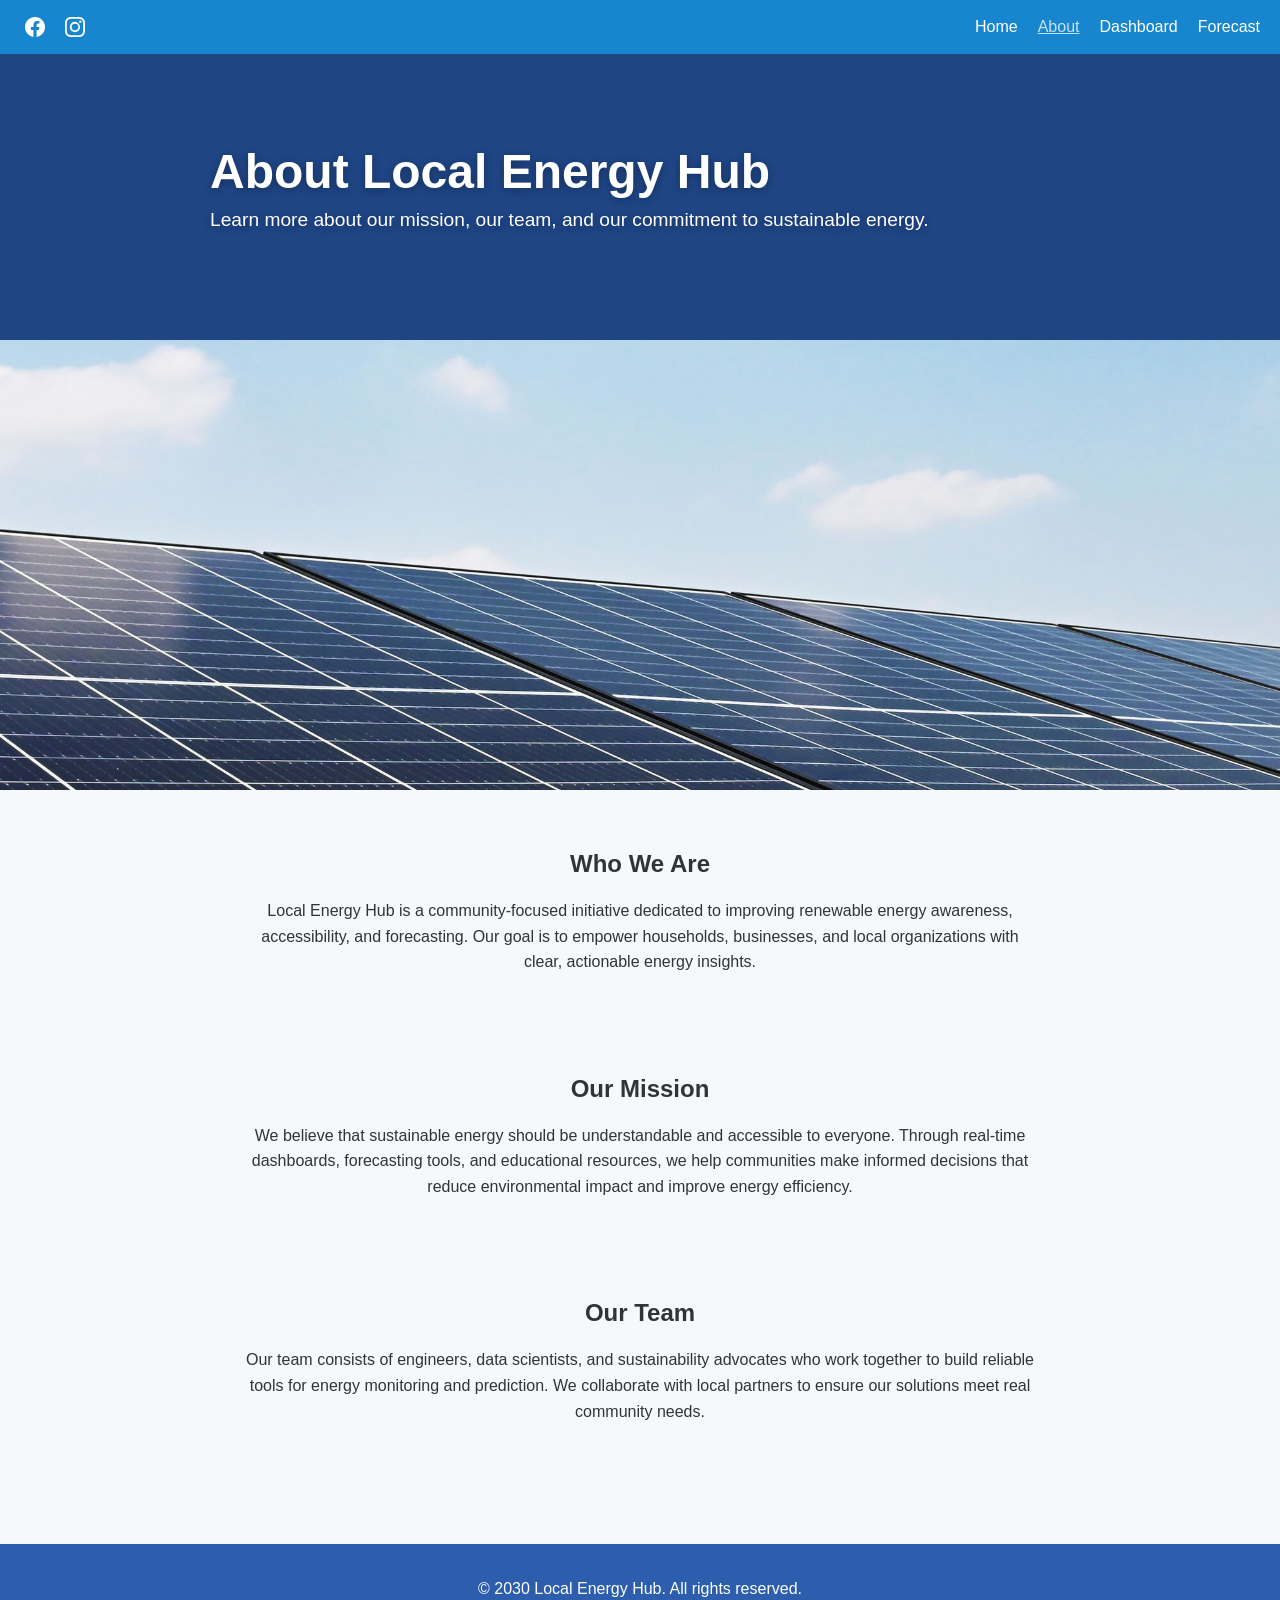
==== commit ddb8c9b8: "Match the site to the version on the slides Remove the hotlinked Unsplash photos: plain blue headers" ====
--- a/about.html
+++ b/about.html
@@ -9,7 +9,7 @@
 
 <body>
 
-    <header class="site-header header-about">
+    <header class="site-header">
 
         <div class="header-top-bar">
 
@@ -120,12 +120,6 @@
                 solutions meet real community needs.
             </p>
 
-            <img
-                class="section-image"
-                src="https://images.unsplash.com/photo-1757859479100-b3014da01a2d?auto=format&fit=crop&w=1200&q=80"
-                alt="Path through fields with wind turbines"
-            >
-
         </section>
 
     </main>
--- a/css/style.css
+++ b/css/style.css
@@ -29,50 +29,15 @@
 
 .site-header {
     width: 100%;
-    background-color: #2C5EAD;
+    background-color: #1F4585;
     color: white;
 }
 
 
-/* Header Photos */
-
-.header-home,
-.header-about,
-.header-dashboard,
-.header-forecast {
-    background-size: cover;
-    background-position: center;
-}
-
-.header-home {
-    background-image:
-        linear-gradient(rgba(20, 50, 100, 0.55), rgba(20, 50, 100, 0.55)),
-        url("https://images.unsplash.com/photo-1767627616133-8486af8da288?auto=format&fit=crop&w=1800&q=80");
-}
-
-.header-about {
-    background-image:
-        linear-gradient(rgba(20, 50, 100, 0.55), rgba(20, 50, 100, 0.55)),
-        url("https://images.unsplash.com/photo-1762960504300-1bcbdd8d9e53?auto=format&fit=crop&w=1800&q=80");
-}
-
-.header-dashboard {
-    background-image:
-        linear-gradient(rgba(20, 50, 100, 0.55), rgba(20, 50, 100, 0.55)),
-        url("https://images.unsplash.com/photo-1602315458066-a6ca1638b96f?auto=format&fit=crop&w=1800&q=80");
-}
-
-.header-forecast {
-    background-image:
-        linear-gradient(rgba(20, 50, 100, 0.55), rgba(20, 50, 100, 0.55)),
-        url("https://images.unsplash.com/photo-1780047053902-9bcf0f8af9fb?auto=format&fit=crop&w=1800&q=80");
-}
-
-
 /* Top Bar */
 
 .header-top-bar {
-    background-color: rgba(21, 145, 220, 0.85);
+    background-color: #1786CF;
 
     display: flex;
     justify-content: space-between;
@@ -641,3 +606,11 @@
     text-align: center;
 }
 
+
+/* --------------------------------------------------
+   SPACER
+-------------------------------------------------- */
+
+.spacer-lg {
+    height: 40px;
+}
